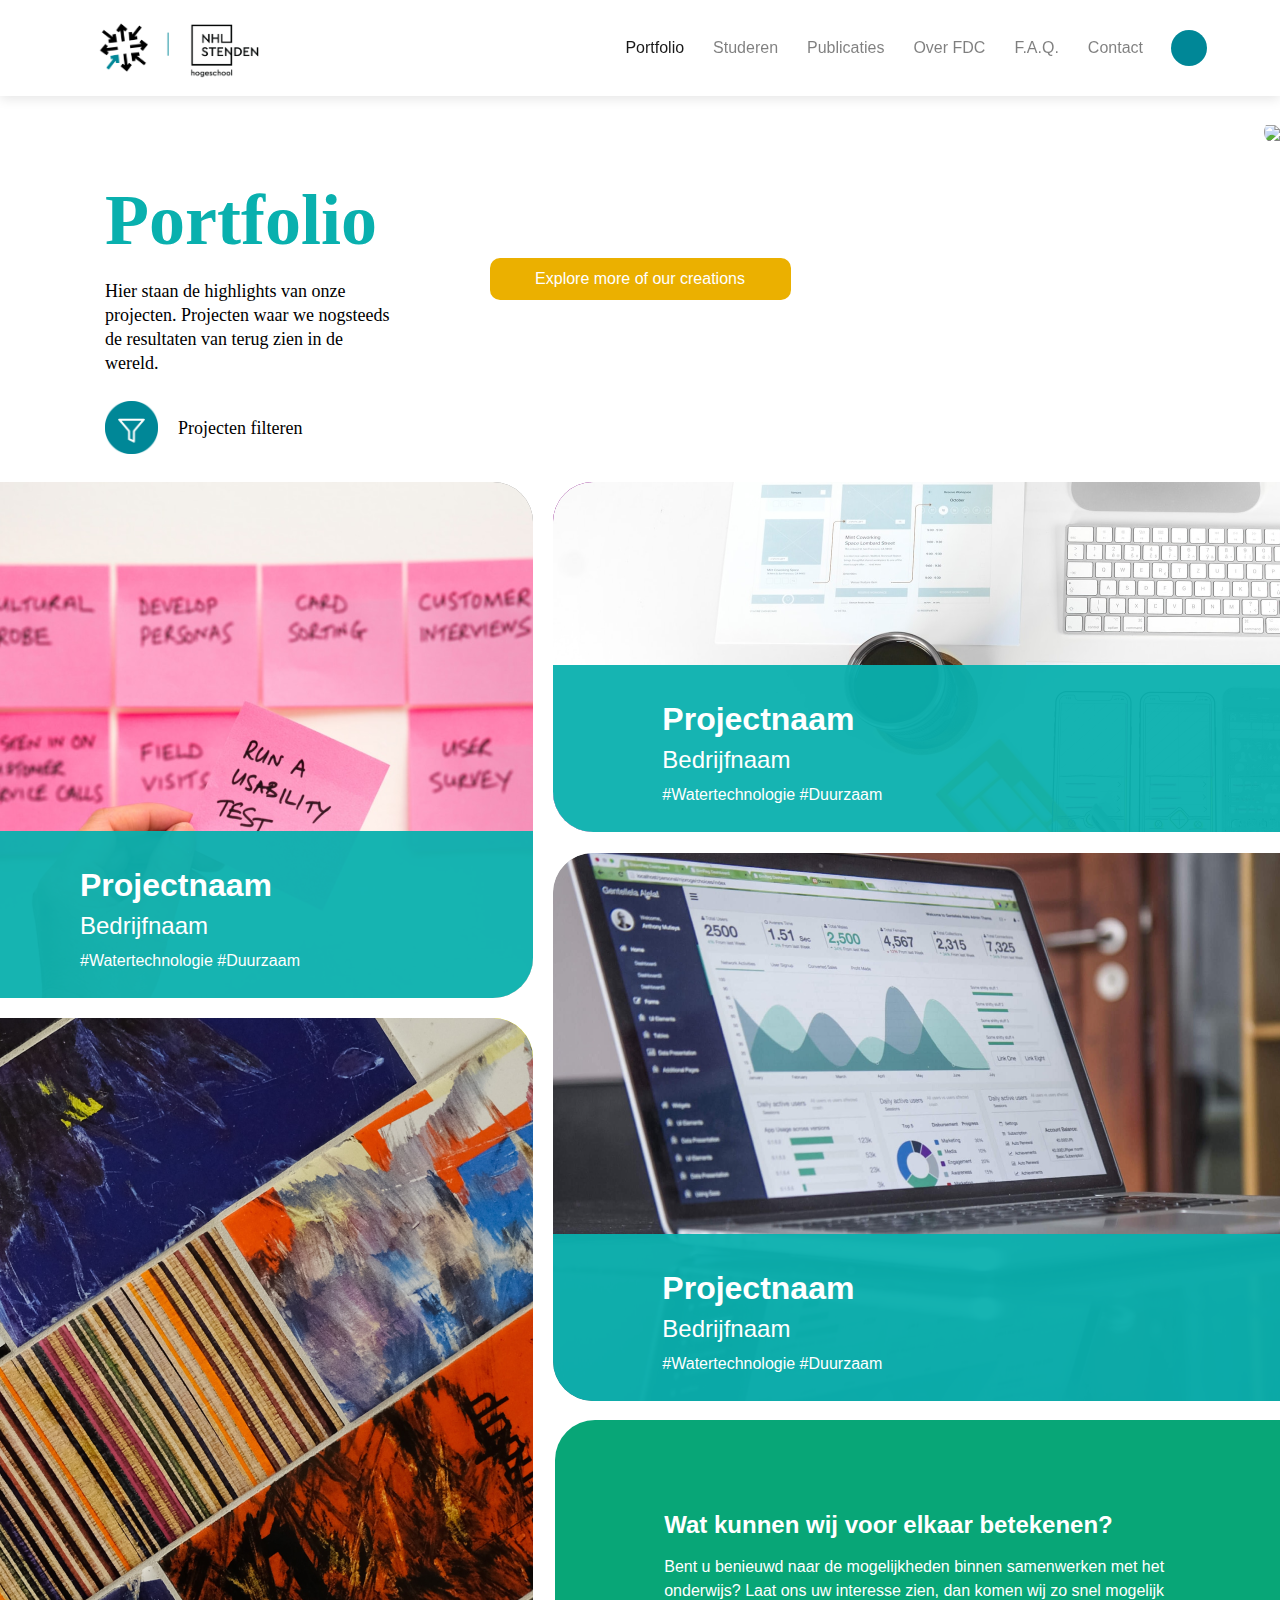
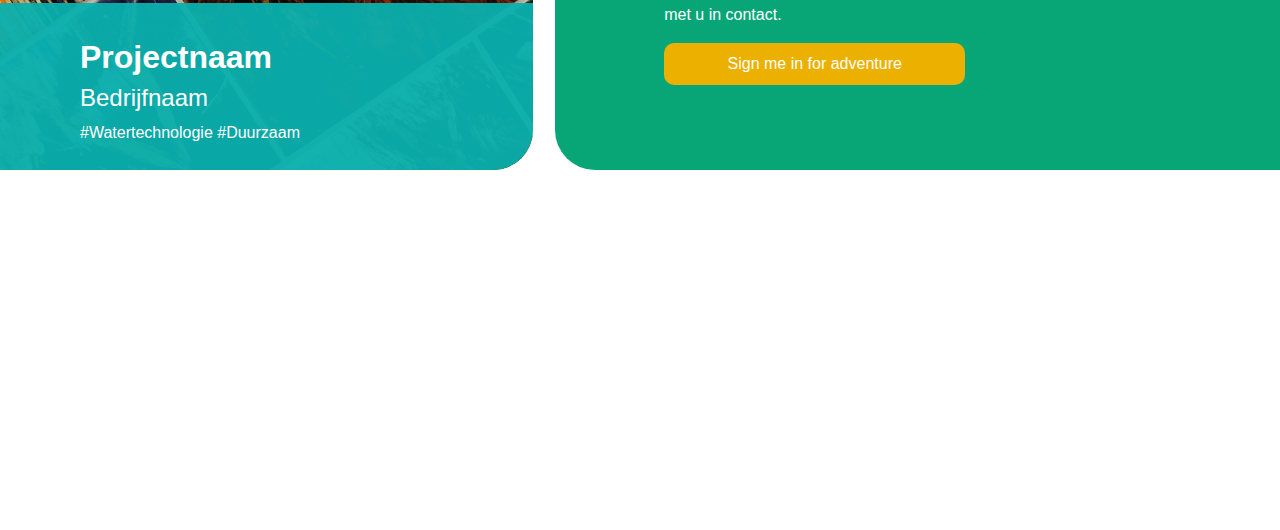
==== portfolio.html @ 749c424d "Update portfolio.html" ====
<!DOCTYPE html>
<html lang="en">

<head>
    <meta charset="UTF-8">
    <meta name="description" content="">
    <meta http-equiv="X-UA-Compatible" content="IE=edge">
    <meta name="viewport" content="width=device-width, initial-scale=1, shrink-to-fit=no">

    <title>Future Design Center Concept | Portfolio</title>

    <script src="https://kit.fontawesome.com/e816a0b4c6.js" crossorigin="anonymous"></script>

    <link rel="stylesheet" href="https://maxcdn.bootstrapcdn.com/bootstrap/4.0.0/css/bootstrap.min.css" integrity="sha384-Gn5384xqQ1aoWXA+058RXPxPg6fy4IWvTNh0E263XmFcJlSAwiGgFAW/dAiS6JXm" crossorigin="anonymous">

    <link rel="icon" href="img/core-img/favicon.ico">

    <link href="https://cdn.jsdelivr.net/npm/bootstrap@5.0.0-beta1/dist/css/bootstrap.min.css" rel="stylesheet" integrity="sha384-giJF6kkoqNQ00vy+HMDP7azOuL0xtbfIcaT9wjKHr8RbDVddVHyTfAAsrekwKmP1" crossorigin="anonymous">


    <link rel="stylesheet" href="portfolio.css">

</head>

<body>
  <nav class="navbar navbar-expand-lg navbar-light ">
    <a class="navbar-brand" href="#">
      <img src="images/logo.png" alt="">
    </a>
    <button class="navbar-toggler" type="button" data-toggle="collapse" data-target="#navbarNav" aria-controls="navbarNav" aria-expanded="false" aria-label="Toggle navigation">
      <span class="navbar-toggler-icon"></span>
    </button>
    <div class="collapse navbar-collapse" id="navbarNav">
      <ul class="navbar-nav ml-auto">
        <li class="nav-item active">
          <a class="nav-link" href="#">Portfolio</a>
        </li>
        <li class="nav-item">
          <a class="nav-link" href="#">Studeren</a>
        </li>
        <li class="nav-item">
          <a class="nav-link" href="#">Publicaties</a>
        </li>
        <li class="nav-item">
          <a class="nav-link" href="#">Over FDC</a>
        </li>
        <li class="nav-item">
          <a class="nav-link" href="#">F.A.Q.</a>
        </li>
        <li class="nav-item">
          <a class="nav-link" href="#">Contact</a>
        </li>
        <li>
          <div class="search-box">
            <input class="input-box" type="text" name="" placeholder="Search">

            <a class="btn" href="#">
              <i class="fas fa-search"></i>
            </a>


          </div>
        </li>
      </ul>
    </div>
  </nav>

  <div class="container-fluid">
    <div class="row">
      <div class="col-4">
        <div class="textbox">
          <h1>Portfolio</h1>
          <p>Hier staan de highlights van onze projecten. Projecten waar we nogsteeds de resultaten van terug zien in de wereld. </p>
<img src="images/filter.png" alt="">
<p class="filtertext">Projecten filteren</p>
        </div>
      </div>
      <div class="col-lg-8 md">
        <div class="img-case">
          <img src="https://images.unsplash.com/photo-1522202176988-66273c2fd55f?ixid=MXwxMjA3fDB8MHxwaG90by1wYWdlfHx8fGVufDB8fHw%3D&ixlib=rb-1.2.1&auto=format&fit=crop&w=1051&q=80" class="img-fluid"="">
        </div>
      </div>
    </div>
    <div class="row">
      <div class="col-md-5">
 <img src="images/p2.png" alt="">
 <div class="project">
   <div class="projecttext">
     <h2> Projectnaam</h2>
     <h4>Bedrijfnaam</h4>
     <p>#Watertechnologie #Duurzaam</p>
   </div>

 </div>
      </div>
      <div class="col-md">
           <img src="images/p1.png" alt="">
           <div class="project">
             <div class="projecttext">
               <h2> Projectnaam</h2>
               <h4>Bedrijfnaam</h4>
               <p>#Watertechnologie #Duurzaam</p>
             </div>

           </div>
      </div>
    </div>
    <div class="row">
      <div class="col-md-5 under">
     <img src="images/p4.png" alt="">
     <div class="project">
       <div class="projecttext">
         <h2> Projectnaam</h2>
         <h4>Bedrijfnaam</h4>
         <p>#Watertechnologie #Duurzaam</p>
       </div>

     </div>
  </div>
  <div class="bottom col-md">
 <img src="images/p3.png" alt="">
 <div class="project">
   <div class="projecttext">
     <h2> Projectnaam</h2>
     <h4>Bedrijfnaam</h4>
     <p>#Watertechnologie #Duurzaam</p>
   </div>

 </div>
  </div>

</div>

<div class="col-md-7 signin">
  <div class="SignInText">
    <h4>Wat kunnen wij voor elkaar betekenen?</h4>
    <p>Bent u benieuwd naar de mogelijkheden binnen samenwerken met het onderwijs? Laat ons uw interesse zien, dan komen wij zo snel mogelijk met u in contact. </p>
    <div class="button">
    Sign me in for adventure
    </div>

  </div>

</div>
    </div>
  </div>
</div>

<div class="container">


<div class="explore">
  Explore more of our creations
</div>

</div>


</body>
<script src="https://code.jquery.com/jquery-3.2.1.slim.min.js" integrity="sha384-KJ3o2DKtIkvYIK3UENzmM7KCkRr/rE9/Qpg6aAZGJwFDMVNA/GpGFF93hXpG5KkN" crossorigin="anonymous"></script>
<script src="https://cdnjs.cloudflare.com/ajax/libs/popper.js/1.12.9/umd/popper.min.js" integrity="sha384-ApNbgh9B+Y1QKtv3Rn7W3mgPxhU9K/ScQsAP7hUibX39j7fakFPskvXusvfa0b4Q" crossorigin="anonymous"></script>
<script src="https://maxcdn.bootstrapcdn.com/bootstrap/4.0.0/js/bootstrap.min.js" integrity="sha384-JZR6Spejh4U02d8jOt6vLEHfe/JQGiRRSQQxSfFWpi1MquVdAyjUar5+76PVCmYl" crossorigin="anonymous"></script>

  
</html>
---- portfolio.css ----
.navbar {
  background: rgba(255, 255, 255, 0.8);
  box-shadow: 0 3px 11px rgba(0, 0, 0, 0.1);
  backdrop-filter: blur(6px);
  padding: 0.8rem 5rem 0.8rem;
  margin: 0;
  z-index: 9999999;
}

.navbar-brand img {
  max-height: 60px;
}

.nav-link img {
  height: 60px;
  vertical-align: top;
  max-height: 100%;
}

.nav-item a {
  margin-left: 13px;
}

@media (min-width: 992px) {
  .navbar {
    position: fixed;
    left: 0;
    right: 0;
    top: 0;
  }
}

@media (max-width: 1150px) {
  .search-box {
    display: none;
  }
}

.search-box {
  margin-left: 13px;
  position: relative;
  top: 50%;
  left: 50%;
  transform: translate(-50%, -50%);
  background-color: #008797;
  border-radius: 30px;
  padding: 3px;
  float: left;
}

.input-box {
  border: none;
  outline: none;
  background: none;
  float: left;
  padding: 0;
  color: white;
  font-size: 16px;
  transition: 0.4s all;
  line-height: 30px;
  width: 0;
}

.btn {
  box-sizing: inherit;
  color: white;
  float: right;
  text-decoration: none;
  width: 30px;
  height: 30px;
  line-height: 30px;
  text-align: center;
  border-radius: 50%;
  padding: 0;
  border: 0;
}

.search-box:hover .input-box {
  width: 150px;
  padding-left: 9px;
}

.search-box:hover .btn {
  background-color: white;
  color: #008797;
  border-radius: 50%;
}

::placeholder {
  color: white;
  opacity: 1;
}

.container-fluid {
  position: absolute;
  top: 120px;
}

.col-lg-8 {
  padding: 0;
  float: right;
}

.col-lg-8 .img-case {
  position: relative;
  overflow: hidden;
  max-height: 444px;
  float: right;
  border-radius: 40px 0 0 40px;
  margin-bottom: 20px;
}

.img-case {
  position: relative;
  max-height: 100%;
  max-width: 100%;
}

.img-case img {
  bottom: 50px;
}

.textbox {
  margin-left: 90px;
  width: 286px;
}

.textbox h1 {
  margin-top: 50px;
  font-family: Sofia Pro;
  font-style: normal;
  font-weight: bold;
  font-size: 72px;
  line-height: 101px;
  /* identical to box height */
  color: #09B0AE;
}

.textbox img {
  width: 53px;
  margin-top: 10px;
  float: left;
  margin-right: 20px;
}

.textbox p {
  font-family: Sofia Pro;
  font-style: normal;
  font-weight: normal;
  font-size: 18px;
  line-height: 24px;
  color: #000000;
}

p.filtertext {
  line-height: 75px;
}

.col-lg h1 {
  color: #09B0AE;
  position: relative;
  margin-top: 30%;
}

.col-lg {
  align-items: center;
  max-height: 100%;
}

.col-lg p {
  position: relative;
  width: 286px;
  height: 190px;
}

.col-md-5 {
  background-color: grey;
  width: 689px;
  height: 516px;
  margin: 0 10px 10px 0;
  border-radius: 0 40px 40px 0;
  overflow: hidden;
  padding: 0;
}

.col-md-5.under {
  background-color: yellow;
  width: 689px;
  height: 752px;
  margin: 10px 10px 10px 0;
  border-radius: 0 40px 40px 0;
  overflow: hidden;
}

.col-md-5.under img {
height: fit-content;
}

.col-md {
  background-color: purple;
  height: 350px;
  margin: 0 0 10px 10px;
  border-radius: 40px 0 0 40px;
  overflow: hidden;
  padding: 0;
}

.col-md img {
  height: fit-content;
}

.bottom.col-md {
  background-color: lightgrey;
  height: 548px;
  margin: 0 0 10px 10px;
  bottom: 155px;
  overflow: hidden;
}

.bottom img {
  height: fit-content;
}

.col-md-7 {
  background: #08A677;
  height: 350px;
  float: right;
  bottom: 360px;
  margin: 0;
  border-radius: 40px 0 0 40px;
  left: 19px;
  overflow: hidden;
  padding: 0;
}

.project {
  position: absolute;
  height: 167px;
  left: 0;
  bottom: 0;
  width: 100%;
  background: rgba(9, 176, 174, 0.95);
  z-index: 99;
  color: white;
}

.projecttext {
  padding: 35px 0 0 15%;
}

.projecttext h2 {
  font-weight: 700;
}

.projecttext h4 {
  font-weight: 400;
}

.SignInText {
  color: white;
  padding: 12.5% 12.5% 12.5% 15%;
}

.SignInText h4 {
  font-weight: 700;
  margin-bottom: 15px;
}

.button {
  width: 301px;
  height: 42px;
  background-color: #EBB000;
  border-radius: 10px;
  text-align: center;
  color: white;
  line-height: 42px;
}

.explore {
  position: absolute;
  width: 301px;
  height: 42px;
  right: 50%;
  bottom: 600px;
  margin: auto;
  right: 0;
  left: 0;
  background: #EBB000;
  border-radius: 10px;
  text-align: center;
  color: white;
  line-height: 42px;
}

@media (max-width: 768px) {
  .bottom.col-md {
    bottom: 0;
  }

  .col-md-7 {
    bottom: 0;
  }

  .explore {}

  .textbox h1 {
    margin-top: 0;
  }

  .col-md-5 {
    height: 300px;
      margin: 20px;
      margin-left: 0;
  }

  .col-md-5 img{
    height: 590px;
  }

  .col-md {
    height: 300px;
      margin: 20px;
      margin-right: 0;
  }

  .col-md-5.under {
    height: 300px;
      margin: 20px;
        margin-left: 0;
        margin-top: 0;
  }

  .col-md-5.under img {
    height: 1000px;
  }

  .bottom.col-md {
    height: 300px;
      margin: 20px;
      margin-right: 0;
        margin-top: 0;

  }


  .col-md-7.signin {
    height: 300px;
      margin: 15px;
        margin-left: 0;
        margin-top: 0;
        border-radius: 40px;

  }
}

@media (min-width: 992px) {
  .navbar {
    position: fixed;
    left: 0;
    right: 0;
    top: 0;
  }
}

@media (max-width: 1150px) {
  .search-box {
    display: none;
  }

  @media (max-width: 1300px) {
    .img-case {
      margin-left: 100px;
    }
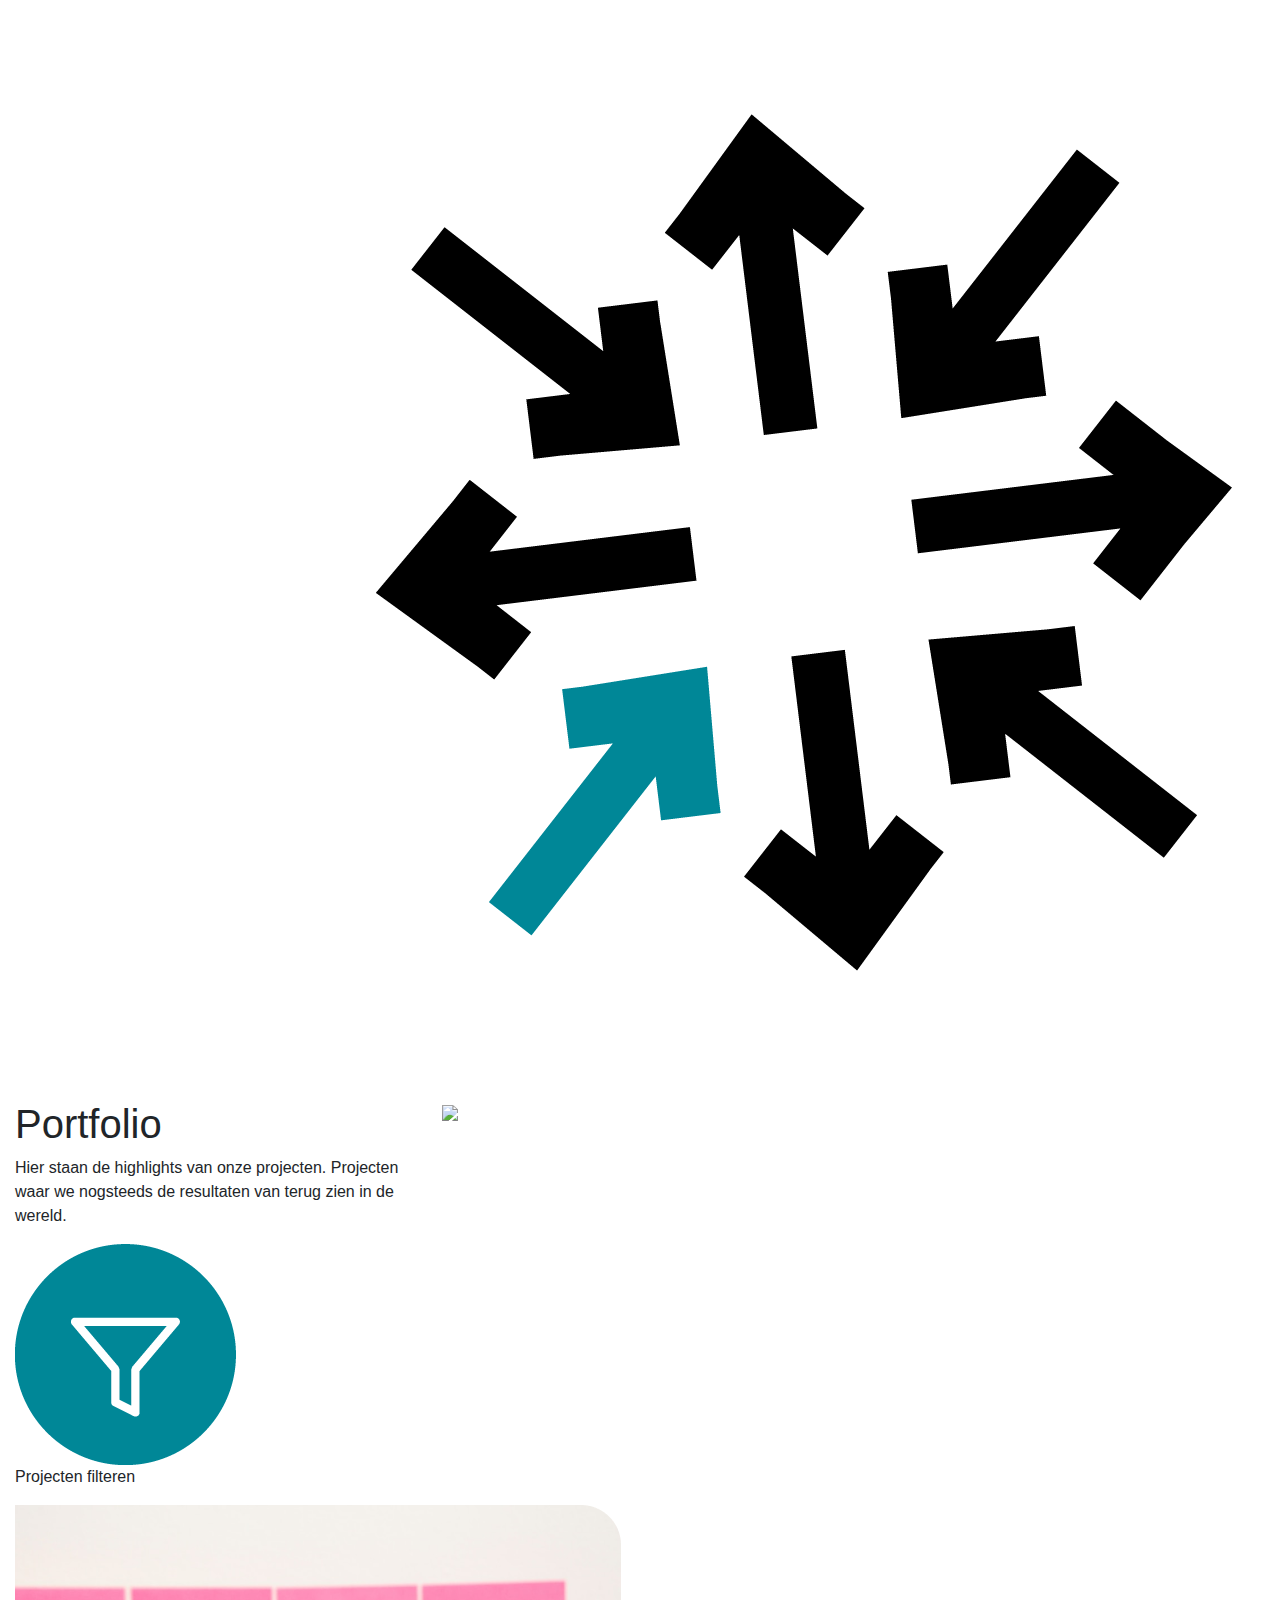
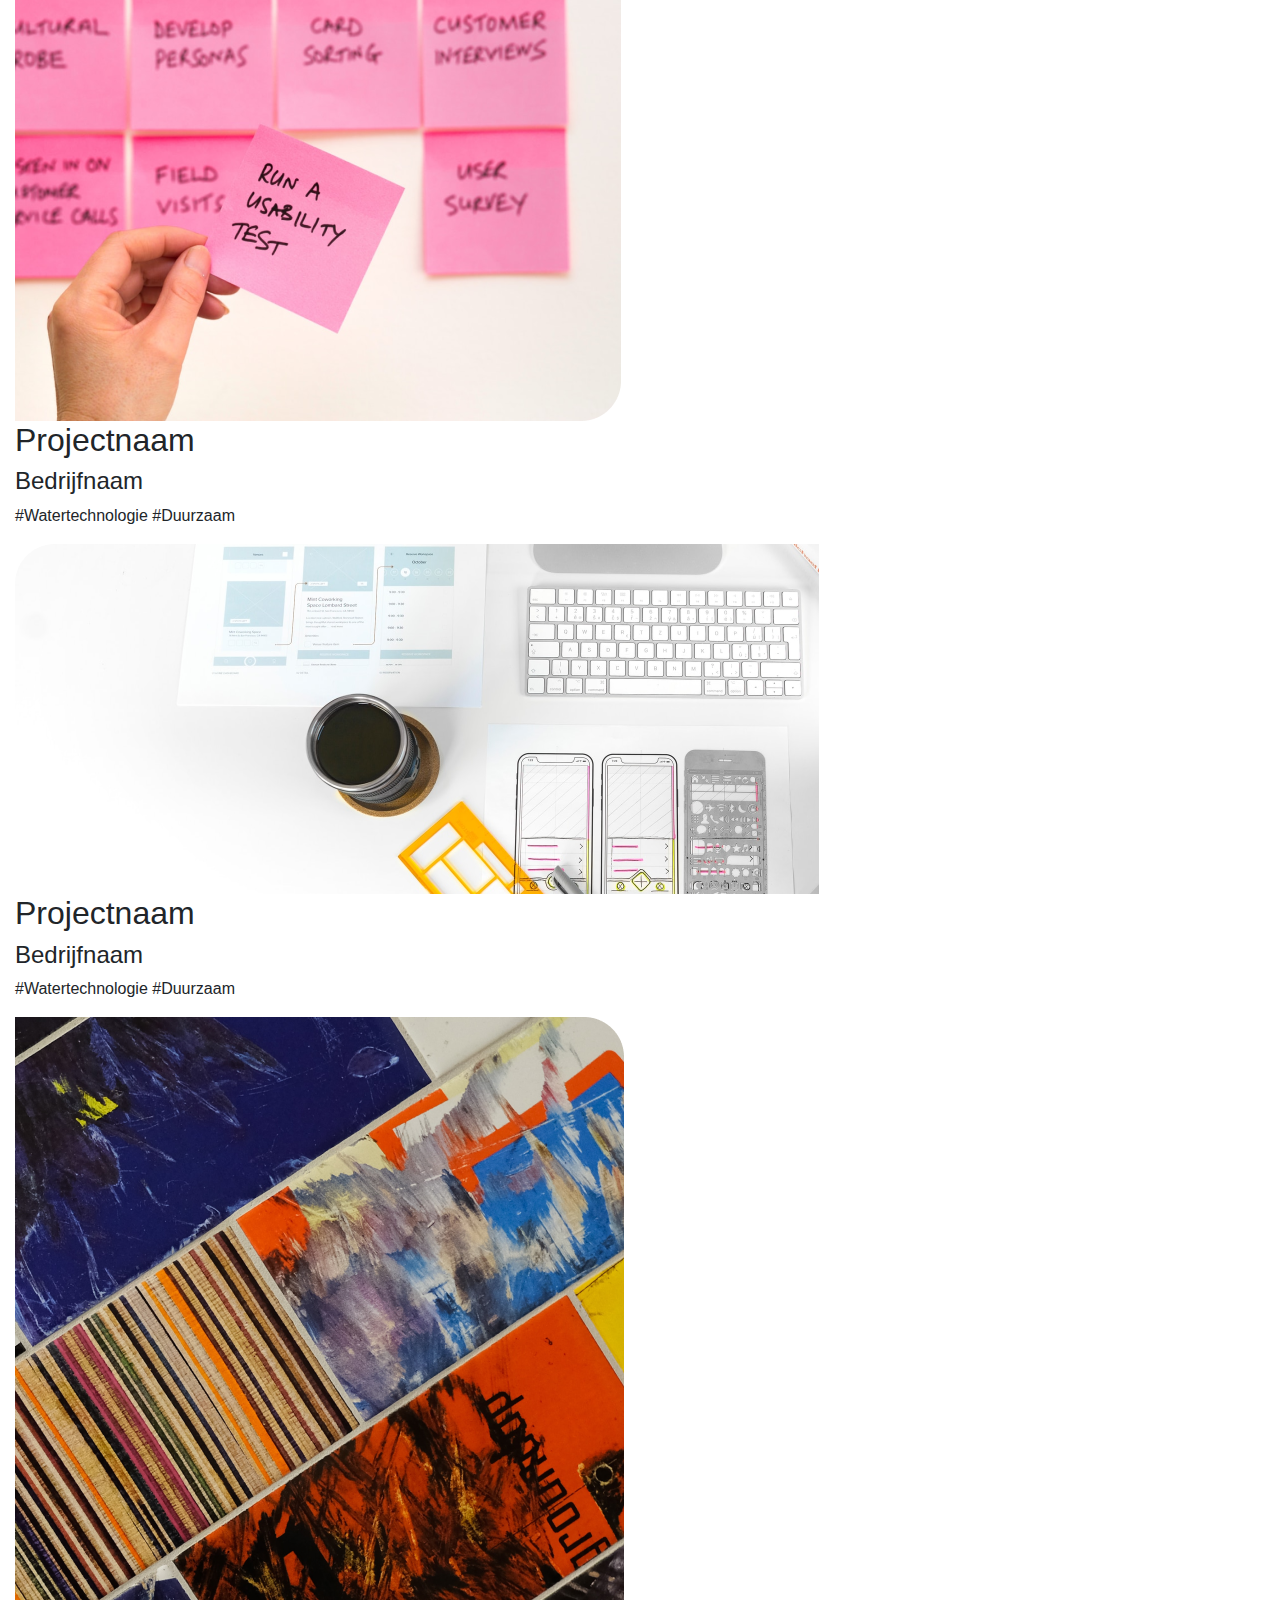
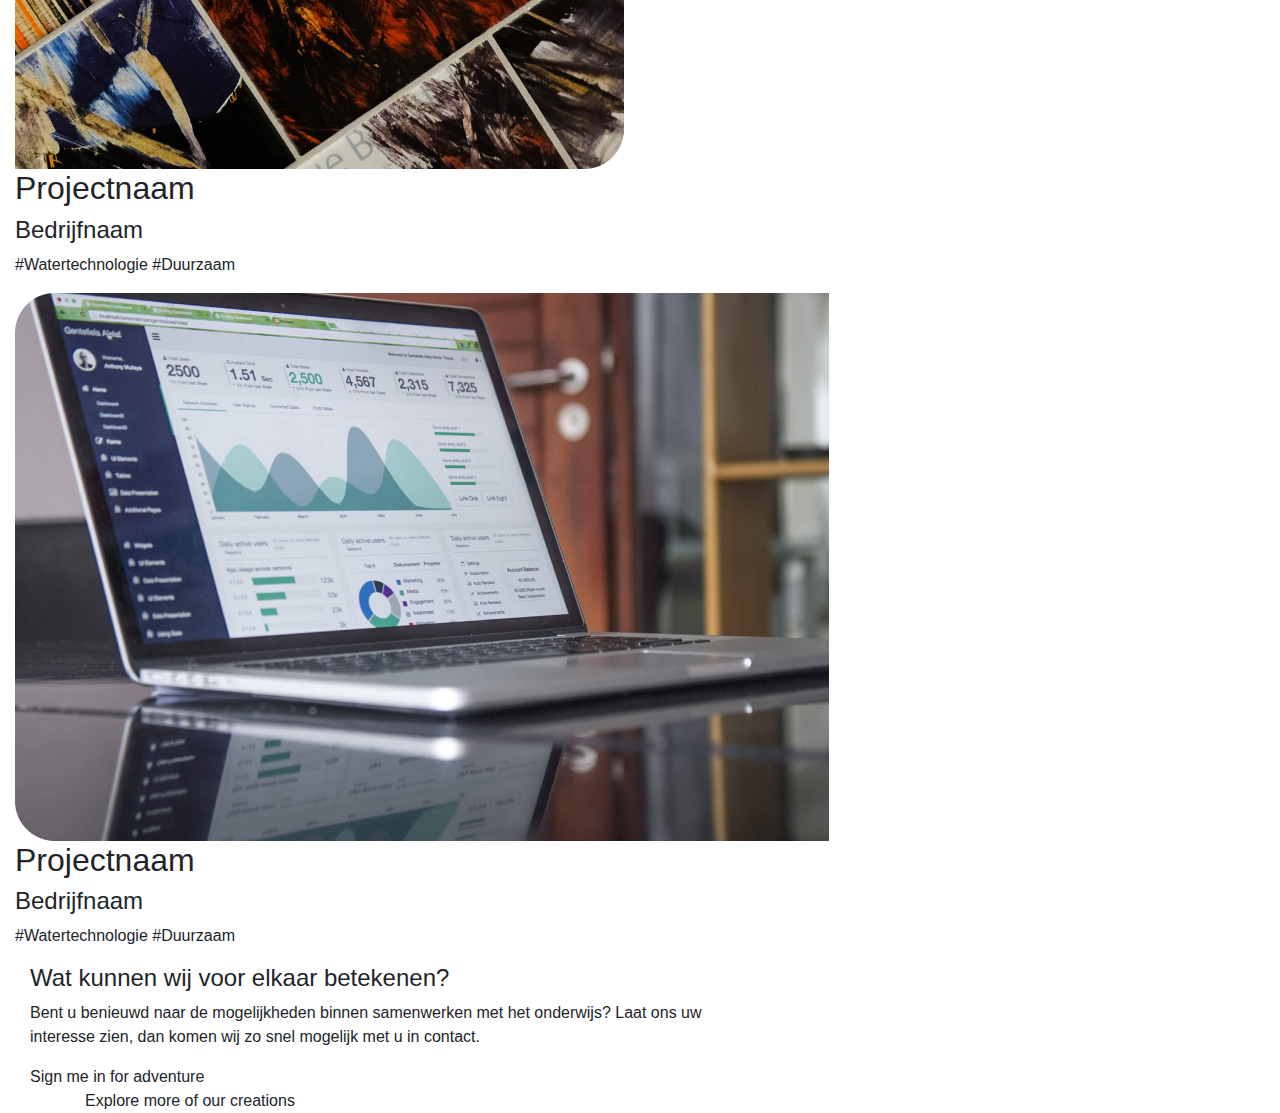
==== commit 3017d202: "Update portfolio.html" ====
--- a/portfolio.html
+++ b/portfolio.html
@@ -1,30 +1,17 @@
 <!DOCTYPE html>
-<html lang="en">
+<html lang="en" dir="ltr">
 
 <head>
-    <meta charset="UTF-8">
-    <meta name="description" content="">
-    <meta http-equiv="X-UA-Compatible" content="IE=edge">
-    <meta name="viewport" content="width=device-width, initial-scale=1, shrink-to-fit=no">
-
-    <title>Future Design Center Concept | Portfolio</title>
-
-    <script src="https://kit.fontawesome.com/e816a0b4c6.js" crossorigin="anonymous"></script>
-
-    <link rel="stylesheet" href="https://maxcdn.bootstrapcdn.com/bootstrap/4.0.0/css/bootstrap.min.css" integrity="sha384-Gn5384xqQ1aoWXA+058RXPxPg6fy4IWvTNh0E263XmFcJlSAwiGgFAW/dAiS6JXm" crossorigin="anonymous">
-
-    <link rel="icon" href="img/core-img/favicon.ico">
-
-    <link href="https://cdn.jsdelivr.net/npm/bootstrap@5.0.0-beta1/dist/css/bootstrap.min.css" rel="stylesheet" integrity="sha384-giJF6kkoqNQ00vy+HMDP7azOuL0xtbfIcaT9wjKHr8RbDVddVHyTfAAsrekwKmP1" crossorigin="anonymous">
-
-
-    <link rel="stylesheet" href="portfolio.css">
-
+  <script src="https://kit.fontawesome.com/e816a0b4c6.js" crossorigin="anonymous"></script>
+  <link rel="stylesheet" href="https://maxcdn.bootstrapcdn.com/bootstrap/4.0.0/css/bootstrap.min.css" integrity="sha384-Gn5384xqQ1aoWXA+058RXPxPg6fy4IWvTNh0E263XmFcJlSAwiGgFAW/dAiS6JXm" crossorigin="anonymous">
+  <link rel="stylesheet" href="css/Portfolio.css">
+  <meta charset="utf-8">
+  <title></title>
 </head>
 
 <body>
   <nav class="navbar navbar-expand-lg navbar-light ">
-    <a class="navbar-brand" href="#">
+    <a class="navbar-brand" href="index.html">
       <img src="images/logo.png" alt="">
     </a>
     <button class="navbar-toggler" type="button" data-toggle="collapse" data-target="#navbarNav" aria-controls="navbarNav" aria-expanded="false" aria-label="Toggle navigation">
@@ -161,5 +148,4 @@
 <script src="https://cdnjs.cloudflare.com/ajax/libs/popper.js/1.12.9/umd/popper.min.js" integrity="sha384-ApNbgh9B+Y1QKtv3Rn7W3mgPxhU9K/ScQsAP7hUibX39j7fakFPskvXusvfa0b4Q" crossorigin="anonymous"></script>
 <script src="https://maxcdn.bootstrapcdn.com/bootstrap/4.0.0/js/bootstrap.min.js" integrity="sha384-JZR6Spejh4U02d8jOt6vLEHfe/JQGiRRSQQxSfFWpi1MquVdAyjUar5+76PVCmYl" crossorigin="anonymous"></script>
 
-  
 </html>
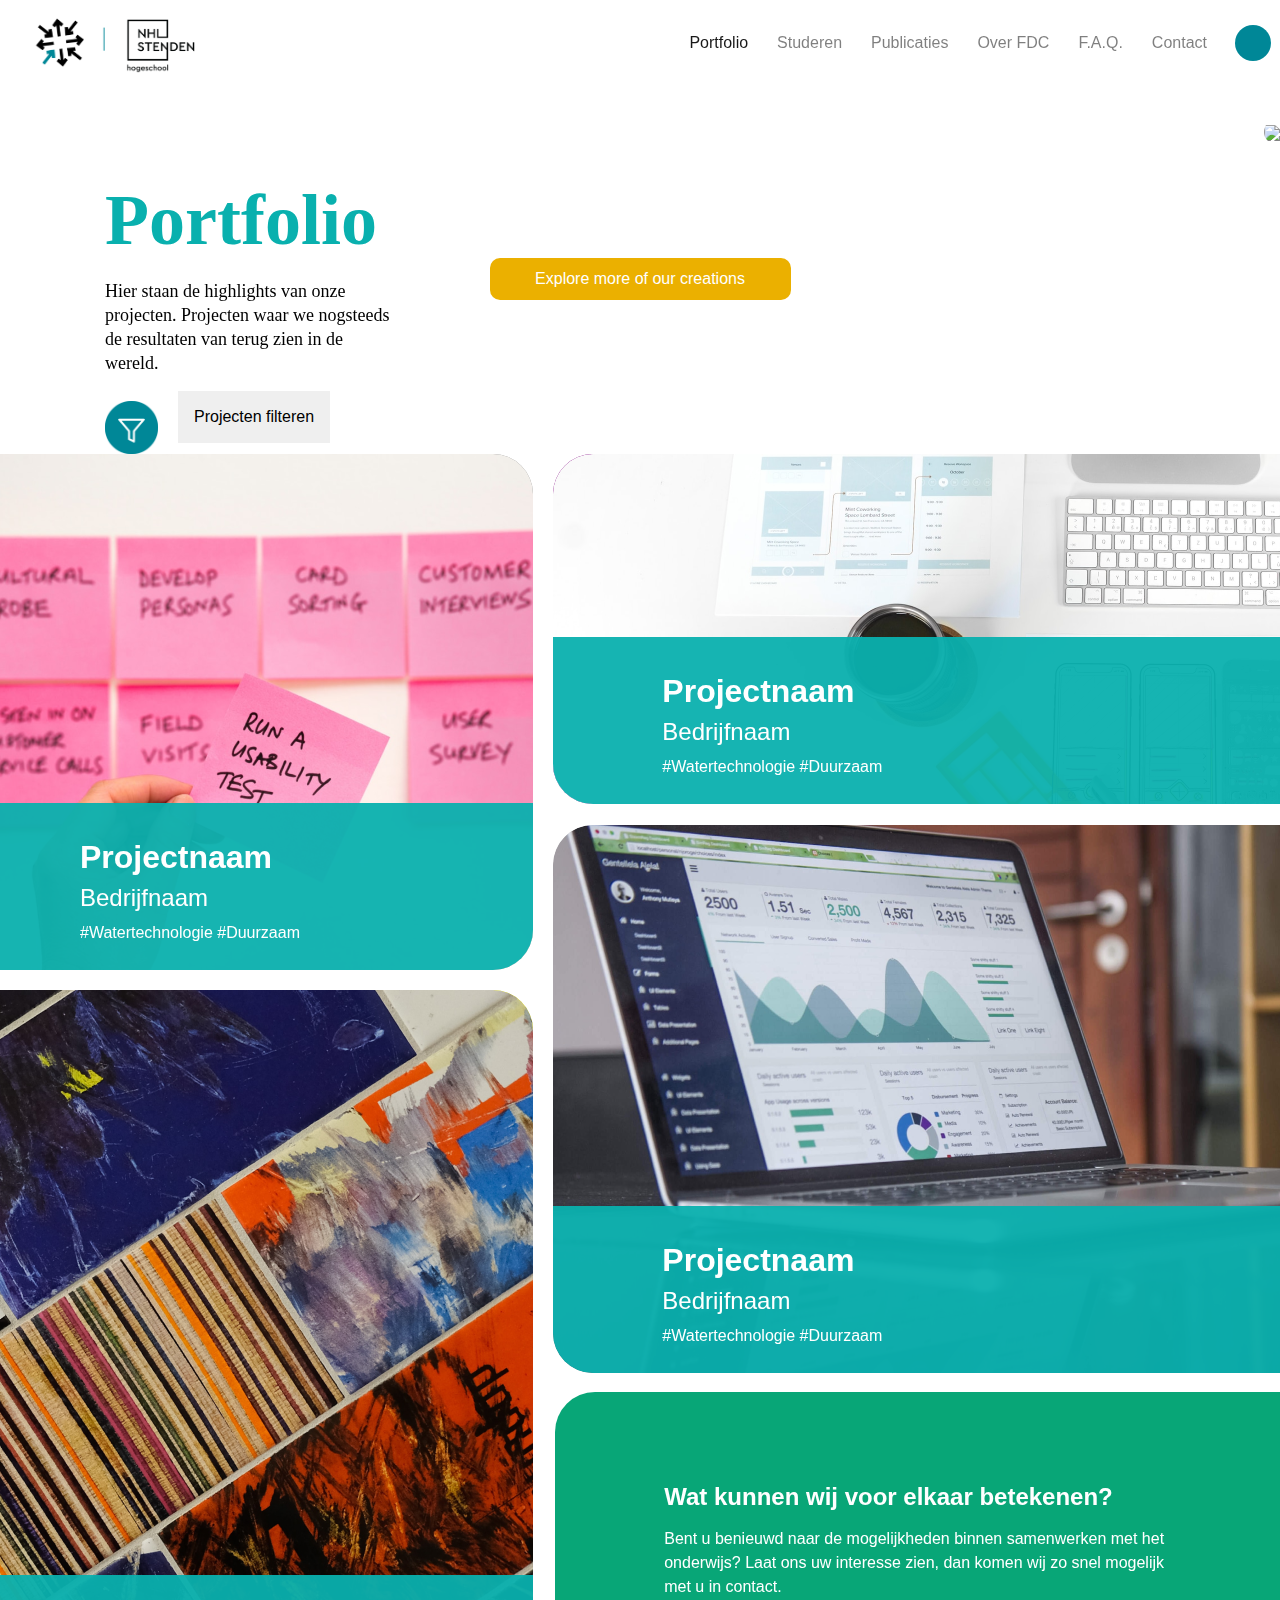
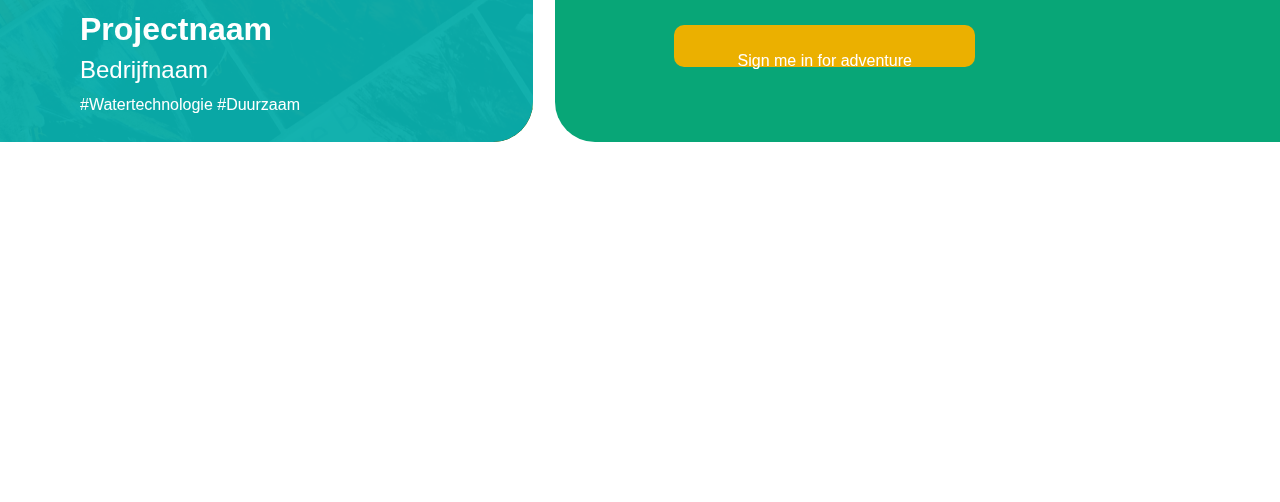
==== commit d8d621c2: "Update portfolio.html" ====
--- a/portfolio.html
+++ b/portfolio.html
@@ -2,9 +2,10 @@
 <html lang="en" dir="ltr">
 
 <head>
+  <link rel="stylesheet" href="animation-style.css">
   <script src="https://kit.fontawesome.com/e816a0b4c6.js" crossorigin="anonymous"></script>
   <link rel="stylesheet" href="https://maxcdn.bootstrapcdn.com/bootstrap/4.0.0/css/bootstrap.min.css" integrity="sha384-Gn5384xqQ1aoWXA+058RXPxPg6fy4IWvTNh0E263XmFcJlSAwiGgFAW/dAiS6JXm" crossorigin="anonymous">
-  <link rel="stylesheet" href="css/Portfolio.css">
+  <link rel="stylesheet" href="portfolio.css">
   <meta charset="utf-8">
   <title></title>
 </head>
@@ -59,7 +60,35 @@
           <h1>Portfolio</h1>
           <p>Hier staan de highlights van onze projecten. Projecten waar we nogsteeds de resultaten van terug zien in de wereld. </p>
 <img src="images/filter.png" alt="">
-<p class="filtertext">Projecten filteren</p>
+          <div class="dropdown">
+    <button onclick="myFunction()" class="dropbtn filtertext">Projecten filteren</button>
+    <div id="myDropdown" class="dropdown-content">
+      <div class="row">
+        <div class="column">
+          <a href="#">&#9675; #duurzaam</a>
+          <a href="#">&#9675; #energie</a>
+          <a href="#">&#9675; #zorg</a>
+          <a href="#">&#9675; #economie</a>
+        </div>
+        <div class="column">
+          <a href="#">&#9675; #communicatie</a>
+          <a href="#">&#9675; #leefbaarheid</a>
+          <a href="#">&#9675; #sociaal</a>
+          <a href="#">&#9675; #media</a>
+        </div>
+        <div class="column">
+          <a href="#">&#9675; #toerisma</a>
+          <a href="#">&#9675; #vrijtijd</a>
+          <a href="#">&#9675; #retail</a>
+        </div>
+        <div class="column">
+          <a href="#">&#9675; #watertechnologie</a>
+          <a href="#">&#9675; #creativebusiness</a>
+          <a href="#">&#9675; #kunstmatigeintelligentie</a>
+        </div>
+      </div>
+    </div>
+  </div>
         </div>
       </div>
       <div class="col-lg-8 md">
@@ -144,8 +173,8 @@
 
 
 </body>
+<script src="animation.js" type="text/javascript"></script>
 <script src="https://code.jquery.com/jquery-3.2.1.slim.min.js" integrity="sha384-KJ3o2DKtIkvYIK3UENzmM7KCkRr/rE9/Qpg6aAZGJwFDMVNA/GpGFF93hXpG5KkN" crossorigin="anonymous"></script>
 <script src="https://cdnjs.cloudflare.com/ajax/libs/popper.js/1.12.9/umd/popper.min.js" integrity="sha384-ApNbgh9B+Y1QKtv3Rn7W3mgPxhU9K/ScQsAP7hUibX39j7fakFPskvXusvfa0b4Q" crossorigin="anonymous"></script>
 <script src="https://maxcdn.bootstrapcdn.com/bootstrap/4.0.0/js/bootstrap.min.js" integrity="sha384-JZR6Spejh4U02d8jOt6vLEHfe/JQGiRRSQQxSfFWpi1MquVdAyjUar5+76PVCmYl" crossorigin="anonymous"></script>
-
 </html>
--- a/animation-style.css
+++ b/animation-style.css
@@ -0,0 +1,352 @@
+/* 1.0 IMAGE CONTAINER */
+
+.img-hover-zoom {
+  width: auto;
+  height: auto;
+  overflow: hidden;
+}
+
+/* 1.1 ZOOM EFFECT */
+.img-hover-zoom img {
+  background-size: cover;
+  width: 100%;
+  height: 100%;
+  transition: .5s ease-out;
+}
+
+.img-hover-zoom:hover img {
+  height: 125%;
+  width: 125%;
+}
+
+/* 2.0 SLIDE IN ANIMATION LEFT */
+.animation-element.slide-left {
+  opacity: 0;
+  -moz-transition: all 500ms linear;
+  -webkit-transition: all 500ms linear;
+  -o-transition: all 500ms linear;
+  transition: all 500ms linear;
+  -moz-transform: translate3d(-100px, 0px, 0px);
+  -webkit-transform: translate3d(-100px, 0px, 0px);
+  -o-transform: translate(-100px, 0px);
+  -ms-transform: translate(-100px, 0px);
+  transform: translate3d(-100px, 0px, 0px);
+}
+
+.animation-element.slide-left.in-view {
+  opacity: 1;
+  -moz-transform: translate3d(0px, 0px, 0px);
+  -webkit-transform: translate3d(0px, 0px, 0px);
+  -o-transform: translate(0px, 0px);
+  -ms-transform: translate(0px, 0px);
+  transform: translate3d(0px, 0px, 0px);
+}
+/*2.1 SLIDE IN ANIMATION LEFT - STYLE*/
+
+.animation-element.slide-left.images img {
+  width: 30%;
+  border-radius: 0px 50px 50px 0px;
+  overflow: hidden;
+  height: auto;
+}
+
+@media screen and (max-width: 678px){
+  .animation-element.slide-left.images,
+  .animation-element.slide-left.images:nth-of-type(odd),
+  .animation-element.slide-left.images:nth-of-type(even){
+    width: 100%;
+    margin: 0px 0px 20px 0px;
+  }
+  .animation-element.slide-left.images .right,
+  .animation-element.slide-left.images .left,
+  .animation-element.slide-left.images .content,
+  .animation-element.slide-left.images .rating{
+    text-align: center;
+    float: none;
+  }
+  .animation-element.slide-left.images img{
+    width: 85px;
+    height: 85px;
+    margin-bottom: 5px;
+  }
+  
+}
+
+/* 3.0 SLIDE IN ANIMATION RIGHT */
+.animation-element.slide-right {
+  opacity: 0;
+  -moz-transition: all 500ms linear;
+  -webkit-transition: all 500ms linear;
+  -o-transition: all 500ms linear;
+  transition: all 500ms linear;
+  -moz-transform: translate3d(100px, 0px, 0px);
+  -webkit-transform: translate3d(100px, 0px, 0px);
+  -o-transform: translate(100px, 0px);
+  -ms-transform: translate(100px, 0px);
+  transform: translate3d(100px, 0px, 0px);
+}
+
+.animation-element.slide-right.in-view {
+  opacity: 1;
+  -moz-transform: translate3d(0px, 0px, 0px);
+  -webkit-transform: translate3d(0px, 0px, 0px);
+  -o-transform: translate(0px, 0px);
+  -ms-transform: translate(0px, 0px);
+  transform: translate3d(0px, 0px, 0px);
+}
+/*3.1 SLIDE IN ANIMATION RIGHT - STYLE*/
+
+.animation-element.slide-right.images img {
+  width: 30%;
+  border-radius: 50px 0px 0px 50px;
+  overflow: hidden;
+  height: auto;
+}
+
+@media screen and (max-width: 678px){
+  .animation-element.slide-right.images,
+  .animation-element.slide-left.images:nth-of-type(odd),
+  .animation-element.slide-left.images:nth-of-type(even){
+    width: 100%;
+    margin: 0px 0px 20px 0px;
+  }
+  .animation-element.slide-right.images .right,
+  .animation-element.slide-right.images .right,
+  .animation-element.slide-right.images .content,
+  .animation-element.slide-right.images .rating{
+    text-align: center;
+    float: none;
+  }
+  .animation-element.slide-right.images img{
+    width: 85px;
+    height: 85px;
+    margin-bottom: 5px;
+  }
+  
+}
+/* 4.0 AUTOMATIC IMAGE SLIDER */
+#slider-control img{
+  padding-top: 60%;
+  margin: 0 auto;
+}
+
+@media screen and (max-width: 992px){
+#slider-control img {
+  padding-top: 70px;
+  margin: 0 auto;
+}
+}
+
+.carousel-showmanymoveone .carousel-control {
+  width: 4%;
+  background-image: none;
+}
+.carousel-showmanymoveone .carousel-control.left {
+  margin-left: 5px;
+}
+.carousel-showmanymoveone .carousel-control.right {
+  margin-right: 5px;
+}
+.carousel-showmanymoveone .cloneditem-1,
+.carousel-showmanymoveone .cloneditem-2,
+.carousel-showmanymoveone .cloneditem-3,
+.carousel-showmanymoveone .cloneditem-4,
+.carousel-showmanymoveone .cloneditem-5 {
+  display: none;
+}
+@media all and (min-width: 768px) {
+  .carousel-showmanymoveone .carousel-inner > .active.left,
+  .carousel-showmanymoveone .carousel-inner > .prev {
+    left: -50%;
+  }
+  .carousel-showmanymoveone .carousel-inner > .active.right,
+  .carousel-showmanymoveone .carousel-inner > .next {
+    left: 50%;
+  }
+  .carousel-showmanymoveone .carousel-inner > .left,
+  .carousel-showmanymoveone .carousel-inner > .prev.right,
+  .carousel-showmanymoveone .carousel-inner > .active {
+    left: 0;
+  }
+  .carousel-showmanymoveone .carousel-inner .cloneditem-1 {
+    display: block;
+  }
+}
+@media all and (min-width: 768px) and (transform-3d), all and (min-width: 768px) and (-webkit-transform-3d) {
+  .carousel-showmanymoveone .carousel-inner > .item.active.right,
+  .carousel-showmanymoveone .carousel-inner > .item.next {
+    -webkit-transform: translate3d(50%, 0, 0);
+    transform: translate3d(50%, 0, 0);
+    left: 0;
+  }
+  .carousel-showmanymoveone .carousel-inner > .item.active.left,
+  .carousel-showmanymoveone .carousel-inner > .item.prev {
+    -webkit-transform: translate3d(-50%, 0, 0);
+    transform: translate3d(-50%, 0, 0);
+    left: 0;
+  }
+  .carousel-showmanymoveone .carousel-inner > .item.left,
+  .carousel-showmanymoveone .carousel-inner > .item.prev.right,
+  .carousel-showmanymoveone .carousel-inner > .item.active {
+    -webkit-transform: translate3d(0, 0, 0);
+    transform: translate3d(0, 0, 0);
+    left: 0;
+  }
+}
+@media all and (min-width: 992px) {
+  .carousel-showmanymoveone .carousel-inner > .active.left,
+  .carousel-showmanymoveone .carousel-inner > .prev {
+    left: -16.666%;
+  }
+  .carousel-showmanymoveone .carousel-inner > .active.right,
+  .carousel-showmanymoveone .carousel-inner > .next {
+    left: 16.666%;
+  }
+  .carousel-showmanymoveone .carousel-inner > .left,
+  .carousel-showmanymoveone .carousel-inner > .prev.right,
+  .carousel-showmanymoveone .carousel-inner > .active {
+    left: 0;
+  }
+  .carousel-showmanymoveone .carousel-inner .cloneditem-2,
+  .carousel-showmanymoveone .carousel-inner .cloneditem-3,
+  .carousel-showmanymoveone .carousel-inner .cloneditem-4,
+  .carousel-showmanymoveone .carousel-inner .cloneditem-5,
+  .carousel-showmanymoveone .carousel-inner .cloneditem-6  {
+    display: block;
+  }
+}
+@media all and (min-width: 992px) and (transform-3d), all and (min-width: 992px) and (-webkit-transform-3d) {
+  .carousel-showmanymoveone .carousel-inner > .item.active.right,
+  .carousel-showmanymoveone .carousel-inner > .item.next {
+    -webkit-transform: translate3d(16.666%, 0, 0);
+    transform: translate3d(16.666%, 0, 0);
+    left: 0;
+  }
+  .carousel-showmanymoveone .carousel-inner > .item.active.left,
+  .carousel-showmanymoveone .carousel-inner > .item.prev {
+    -webkit-transform: translate3d(-16.666%, 0, 0);
+    transform: translate3d(-16.666%, 0, 0);
+    left: 0;
+  }
+  .carousel-showmanymoveone .carousel-inner > .item.left,
+  .carousel-showmanymoveone .carousel-inner > .item.prev.right,
+  .carousel-showmanymoveone .carousel-inner > .item.active {
+    -webkit-transform: translate3d(0, 0, 0);
+    transform: translate3d(0, 0, 0);
+    left: 0;
+  }
+}
+
+/* 5.0 MOVING OBJECT ON HOVER */
+.slide-in {
+  width: 300px;
+  height: 100px;  
+  transition: .5s ease-out;
+}
+
+.slide-in:hover {
+  -ms-transform: translate(-100px,0px);
+  transform: translate(-100px,0px); 
+}
+
+/* 6.0 BUTTONS ANNIMATION */
+.button{
+  padding: 15px 30px;
+  border-radius: 10px;
+  margin: 10px;
+  display: inline-block;
+  color: #000;
+  background: #EBB000;
+  text-align: center;
+    text-decoration: none;
+}
+
+.button:hover{
+  text-decoration: none;
+  text-align: center;
+  color: #000;
+}
+
+/* 6.1 SHRINKING BUTTON EFFECT */
+
+.shrink-on-hover {
+  display: inline-block;
+  vertical-align: middle;
+  -webkit-transform: perspective(1px) translateZ(0);
+  transform: perspective(1px) translateZ(0);
+  box-shadow: 0 0 1px rgba(0, 0, 0, 0);
+  -webkit-transition-duration: 0.3s;
+  transition-duration: 0.3s;
+  -webkit-transition-property: transform;
+  transition-property: transform;
+}
+.shrink-on-hover:hover, .shrink-on-hover:focus, .shrink-on-hover:active {
+  -webkit-transform: scale(0.8);
+  transform: scale(0.8);
+}
+
+/* 7.0 FILTER DROPDOWN */
+.dropdown {
+  float: left;
+  overflow: hidden;
+}
+
+/* 7.1 FILTER DROPDOWN BUTTON */
+.dropdown .dropbtn {
+  font-size: 16px; 
+  border: none;
+  outline: none;
+  padding: 14px 16px;
+  font: inherit; 
+  margin: 0; 
+}
+
+
+/* 7.2 HIDDEN FILTER CONTENT */
+.dropdown-content {
+  display: none;
+  position: absolute;
+  min-width: 160px;
+  width: 100%;
+  left: 0;
+  z-index: 1;
+}
+
+.show {display:block;}
+
+/* 7.3 FILTER ROWS */
+.column {
+  float: left;
+  width: 20%;
+  padding: 10px;
+  height: 250px;
+}
+
+/* 7.4 STYLE HASHTAGS */
+.column a {
+  float: none;
+  color: #007499;
+  padding: 16px;
+  text-decoration: none;
+  display: block;
+  text-align: left;
+}
+
+.column a:hover {
+  color: #0F4D70;
+}
+
+/* 7.5 EXTRA FILTER STYLE */
+.row:after {
+  content: "";
+  display: table;
+  clear: both;
+}
+@media screen and (max-width: 600px) {
+  .column {
+    width: 100%;
+    height: auto;
+  }
+}
+
+
--- a/portfolio.css
+++ b/portfolio.css
@@ -0,0 +1,749 @@
+<<<<<<< HEAD
+.navbar {
+  background: rgba(255, 255, 255, 0.8);
+  box-shadow: 0 3px 11px rgba(0, 0, 0, 0.1);
+  backdrop-filter: blur(6px);
+  padding: 0.8rem 5rem 0.8rem;
+  margin: 0;
+  z-index: 9999999;
+}
+
+.navbar-brand img {
+  max-height: 60px;
+}
+
+.nav-link img {
+  height: 60px;
+  vertical-align: top;
+  max-height: 100%;
+}
+
+.nav-item a {
+  margin-left: 13px;
+}
+
+@media (min-width: 992px) {
+  .navbar {
+    position: fixed;
+    left: 0;
+    right: 0;
+    top: 0;
+  }
+}
+
+@media (max-width: 1150px) {
+  .search-box {
+    display: none;
+  }
+}
+
+.search-box {
+  margin-left: 13px;
+  position: relative;
+  top: 50%;
+  left: 50%;
+  transform: translate(-50%, -50%);
+  background-color: #008797;
+  border-radius: 30px;
+  padding: 3px;
+  float: left;
+}
+
+.input-box {
+  border: none;
+  outline: none;
+  background: none;
+  float: left;
+  padding: 0;
+  color: white;
+  font-size: 16px;
+  transition: 0.4s all;
+  line-height: 30px;
+  width: 0;
+}
+
+.btn {
+  box-sizing: inherit;
+  color: white;
+  float: right;
+  text-decoration: none;
+  width: 30px;
+  height: 30px;
+  line-height: 30px;
+  text-align: center;
+  border-radius: 50%;
+  padding: 0;
+  border: 0;
+}
+
+.search-box:hover .input-box {
+  width: 150px;
+  padding-left: 9px;
+}
+
+.search-box:hover .btn {
+  background-color: white;
+  color: #008797;
+  border-radius: 50%;
+}
+
+::placeholder {
+  color: white;
+  opacity: 1;
+}
+
+.container-fluid {
+  position: absolute;
+  top: 120px;
+}
+
+.col-lg-8 {
+  padding: 0;
+  float: right;
+}
+
+.col-lg-8 .img-case {
+  position: relative;
+  overflow: hidden;
+  max-height: 444px;
+  float: right;
+  border-radius: 40px 0 0 40px;
+  margin-bottom: 20px;
+}
+
+.img-case {
+  position: relative;
+  max-height: 100%;
+  max-width: 100%;
+}
+
+.img-case img {
+  bottom: 50px;
+}
+
+.textbox {
+  margin-left: 90px;
+  width: 286px;
+}
+
+.textbox h1 {
+  margin-top: 50px;
+  font-family: Sofia Pro;
+  font-style: normal;
+  font-weight: bold;
+  font-size: 72px;
+  line-height: 101px;
+  /* identical to box height */
+  color: #09B0AE;
+}
+
+.textbox img {
+  width: 53px;
+  margin-top: 10px;
+  float: left;
+  margin-right: 20px;
+}
+
+.textbox p {
+  font-family: Sofia Pro;
+  font-style: normal;
+  font-weight: normal;
+  font-size: 18px;
+  line-height: 24px;
+  color: #000000;
+}
+
+p.filtertext {
+  line-height: 75px;
+}
+
+.col-lg h1 {
+  color: #09B0AE;
+  position: relative;
+  margin-top: 30%;
+}
+
+.col-lg {
+  align-items: center;
+  max-height: 100%;
+}
+
+.col-lg p {
+  position: relative;
+  width: 286px;
+  height: 190px;
+}
+
+.col-md-5 {
+  background-color: grey;
+  width: 689px;
+  height: 516px;
+  margin: 0 10px 10px 0;
+  border-radius: 0 40px 40px 0;
+  overflow: hidden;
+  padding: 0;
+}
+
+.col-md-5.under {
+  background-color: yellow;
+  width: 689px;
+  height: 752px;
+  margin: 10px 10px 10px 0;
+  border-radius: 0 40px 40px 0;
+  overflow: hidden;
+}
+
+.col-md-5.under img {
+height: fit-content;
+}
+
+.col-md {
+  background-color: purple;
+  height: 350px;
+  margin: 0 0 10px 10px;
+  border-radius: 40px 0 0 40px;
+  overflow: hidden;
+  padding: 0;
+}
+
+.col-md img {
+  height: fit-content;
+}
+
+.bottom.col-md {
+  background-color: lightgrey;
+  height: 548px;
+  margin: 0 0 10px 10px;
+  bottom: 155px;
+  overflow: hidden;
+}
+
+.bottom img {
+  height: fit-content;
+}
+
+.col-md-7 {
+  background: #08A677;
+  height: 350px;
+  float: right;
+  bottom: 360px;
+  margin: 0;
+  border-radius: 40px 0 0 40px;
+  left: 19px;
+  overflow: hidden;
+  padding: 0;
+}
+
+.project {
+  position: absolute;
+  height: 167px;
+  left: 0;
+  bottom: 0;
+  width: 100%;
+  background: rgba(9, 176, 174, 0.95);
+  z-index: 99;
+  color: white;
+}
+
+.projecttext {
+  padding: 35px 0 0 15%;
+}
+
+.projecttext h2 {
+  font-weight: 700;
+}
+
+.projecttext h4 {
+  font-weight: 400;
+}
+
+.SignInText {
+  color: white;
+  padding: 12.5% 12.5% 12.5% 15%;
+}
+
+.SignInText h4 {
+  font-weight: 700;
+  margin-bottom: 15px;
+}
+
+.button {
+  width: 301px;
+  height: 42px;
+  background-color: #EBB000;
+  border-radius: 10px;
+  text-align: center;
+  color: white;
+  line-height: 42px;
+}
+
+.explore {
+  position: absolute;
+  width: 301px;
+  height: 42px;
+  right: 50%;
+  bottom: 600px;
+  margin: auto;
+  right: 0;
+  left: 0;
+  background: #EBB000;
+  border-radius: 10px;
+  text-align: center;
+  color: white;
+  line-height: 42px;
+}
+
+@media (max-width: 768px) {
+  .bottom.col-md {
+    bottom: 0;
+  }
+
+  .col-md-7 {
+    bottom: 0;
+  }
+
+  .explore {}
+
+  .textbox h1 {
+    margin-top: 0;
+  }
+
+  .col-md-5 {
+    height: 300px;
+      margin: 20px;
+      margin-left: 0;
+  }
+
+  .col-md-5 img{
+    height: 590px;
+  }
+
+  .col-md {
+    height: 300px;
+      margin: 20px;
+      margin-right: 0;
+  }
+
+  .col-md-5.under {
+    height: 300px;
+      margin: 20px;
+        margin-left: 0;
+        margin-top: 0;
+  }
+
+  .col-md-5.under img {
+    height: 1000px;
+  }
+
+  .bottom.col-md {
+    height: 300px;
+      margin: 20px;
+      margin-right: 0;
+        margin-top: 0;
+
+  }
+
+
+  .col-md-7.signin {
+    height: 300px;
+      margin: 15px;
+        margin-left: 0;
+        margin-top: 0;
+        border-radius: 40px;
+
+  }
+}
+
+@media (min-width: 992px) {
+  .navbar {
+    position: fixed;
+    left: 0;
+    right: 0;
+    top: 0;
+  }
+}
+
+@media (max-width: 1150px) {
+  .search-box {
+    display: none;
+  }
+
+  @media (max-width: 1300px) {
+    .img-case {
+      margin-left: 100px;
+    }
+=======
+.navbar {
+  background: rgba(255, 255, 255, 0.8);
+  box-shadow: 0 3px 11px rgba(0, 0, 0, 0.1);
+  backdrop-filter: blur(6px);
+  padding: 0.8rem 5rem 0.8rem;
+  margin: 0;
+  z-index: 9999999;
+}
+
+.navbar-brand img {
+  max-height: 60px;
+}
+
+.nav-link img {
+  height: 60px;
+  vertical-align: top;
+  max-height: 100%;
+}
+
+.nav-item a {
+  margin-left: 13px;
+}
+
+@media (min-width: 992px) {
+  .navbar {
+    position: fixed;
+    left: 0;
+    right: 0;
+    top: 0;
+  }
+}
+
+@media (max-width: 1150px) {
+  .search-box {
+    display: none;
+  }
+}
+
+.search-box {
+  margin-left: 13px;
+  position: relative;
+  top: 50%;
+  left: 50%;
+  transform: translate(-50%, -50%);
+  background-color: #008797;
+  border-radius: 30px;
+  padding: 3px;
+  float: left;
+}
+
+.input-box {
+  border: none;
+  outline: none;
+  background: none;
+  float: left;
+  padding: 0;
+  color: white;
+  font-size: 16px;
+  transition: 0.4s all;
+  line-height: 30px;
+  width: 0;
+}
+
+.btn {
+  box-sizing: inherit;
+  color: white;
+  float: right;
+  text-decoration: none;
+  width: 30px;
+  height: 30px;
+  line-height: 30px;
+  text-align: center;
+  border-radius: 50%;
+  padding: 0;
+  border: 0;
+}
+
+.search-box:hover .input-box {
+  width: 150px;
+  padding-left: 9px;
+}
+
+.search-box:hover .btn {
+  background-color: white;
+  color: #008797;
+  border-radius: 50%;
+}
+
+::placeholder {
+  color: white;
+  opacity: 1;
+}
+
+.container-fluid {
+  position: absolute;
+  top: 120px;
+}
+
+.col-lg-8 {
+  padding: 0;
+  float: right;
+}
+
+.col-lg-8 .img-case {
+  position: relative;
+  overflow: hidden;
+  max-height: 444px;
+  float: right;
+  border-radius: 40px 0 0 40px;
+  margin-bottom: 20px;
+}
+
+.img-case {
+  position: relative;
+  max-height: 100%;
+  max-width: 100%;
+}
+
+.img-case img {
+  bottom: 50px;
+}
+
+.textbox {
+  margin-left: 90px;
+  width: 286px;
+}
+
+.textbox h1 {
+  margin-top: 50px;
+  font-family: Sofia Pro;
+  font-style: normal;
+  font-weight: bold;
+  font-size: 72px;
+  line-height: 101px;
+  /* identical to box height */
+  color: #09B0AE;
+}
+
+.textbox img {
+  width: 53px;
+  margin-top: 10px;
+  float: left;
+  margin-right: 20px;
+}
+
+.textbox p {
+  font-family: Sofia Pro;
+  font-style: normal;
+  font-weight: normal;
+  font-size: 18px;
+  line-height: 24px;
+  color: #000000;
+}
+
+p.filtertext {
+  line-height: 75px;
+}
+
+.col-lg h1 {
+  color: #09B0AE;
+  position: relative;
+  margin-top: 30%;
+}
+
+.col-lg {
+  align-items: center;
+  max-height: 100%;
+}
+
+.col-lg p {
+  position: relative;
+  width: 286px;
+  height: 190px;
+}
+
+.col-md-5 {
+  background-color: grey;
+  width: 689px;
+  height: 516px;
+  margin: 0 10px 10px 0;
+  border-radius: 0 40px 40px 0;
+  overflow: hidden;
+  padding: 0;
+}
+
+.col-md-5.under {
+  background-color: yellow;
+  width: 689px;
+  height: 752px;
+  margin: 10px 10px 10px 0;
+  border-radius: 0 40px 40px 0;
+  overflow: hidden;
+}
+
+.col-md-5.under img {
+height: fit-content;
+}
+
+.col-md {
+  background-color: purple;
+  height: 350px;
+  margin: 0 0 10px 10px;
+  border-radius: 40px 0 0 40px;
+  overflow: hidden;
+  padding: 0;
+}
+
+.col-md img {
+  height: fit-content;
+}
+
+.bottom.col-md {
+  background-color: lightgrey;
+  height: 548px;
+  margin: 0 0 10px 10px;
+  bottom: 155px;
+  overflow: hidden;
+}
+
+.bottom img {
+  height: fit-content;
+}
+
+.col-md-7 {
+  background: #08A677;
+  height: 350px;
+  float: right;
+  bottom: 360px;
+  margin: 0;
+  border-radius: 40px 0 0 40px;
+  left: 19px;
+  overflow: hidden;
+  padding: 0;
+}
+
+.project {
+  position: absolute;
+  height: 167px;
+  left: 0;
+  bottom: 0;
+  width: 100%;
+  background: rgba(9, 176, 174, 0.95);
+  z-index: 99;
+  color: white;
+}
+
+.projecttext {
+  padding: 35px 0 0 15%;
+}
+
+.projecttext h2 {
+  font-weight: 700;
+}
+
+.projecttext h4 {
+  font-weight: 400;
+}
+
+.SignInText {
+  color: white;
+  padding: 12.5% 12.5% 12.5% 15%;
+}
+
+.SignInText h4 {
+  font-weight: 700;
+  margin-bottom: 15px;
+}
+
+.button {
+  width: 301px;
+  height: 42px;
+  background-color: #EBB000;
+  border-radius: 10px;
+  text-align: center;
+  color: white;
+  line-height: 42px;
+}
+
+.explore {
+  position: absolute;
+  width: 301px;
+  height: 42px;
+  right: 50%;
+  bottom: 600px;
+  margin: auto;
+  right: 0;
+  left: 0;
+  background: #EBB000;
+  border-radius: 10px;
+  text-align: center;
+  color: white;
+  line-height: 42px;
+}
+
+@media (max-width: 768px) {
+  .bottom.col-md {
+    bottom: 0;
+  }
+
+  .col-md-7 {
+    bottom: 0;
+  }
+
+  .explore {}
+
+  .textbox h1 {
+    margin-top: 0;
+  }
+
+  .col-md-5 {
+    height: 300px;
+      margin: 20px;
+      margin-left: 0;
+  }
+
+  .col-md-5 img{
+    height: 590px;
+  }
+
+  .col-md {
+    height: 300px;
+      margin: 20px;
+      margin-right: 0;
+  }
+
+  .col-md-5.under {
+    height: 300px;
+      margin: 20px;
+        margin-left: 0;
+        margin-top: 0;
+  }
+
+  .col-md-5.under img {
+    height: 1000px;
+  }
+
+  .bottom.col-md {
+    height: 300px;
+      margin: 20px;
+      margin-right: 0;
+        margin-top: 0;
+
+  }
+
+
+  .col-md-7.signin {
+    height: 300px;
+      margin: 15px;
+        margin-left: 0;
+        margin-top: 0;
+        border-radius: 40px;
+
+  }
+}
+
+@media (min-width: 992px) {
+  .navbar {
+    position: fixed;
+    left: 0;
+    right: 0;
+    top: 0;
+  }
+}
+
+@media (max-width: 1150px) {
+  .search-box {
+    display: none;
+  }
+
+  @media (max-width: 1300px) {
+    .img-case {
+      margin-left: 100px;
+    }
+>>>>>>> 09db5011702bb6356309cca9febe48c1a63e001e
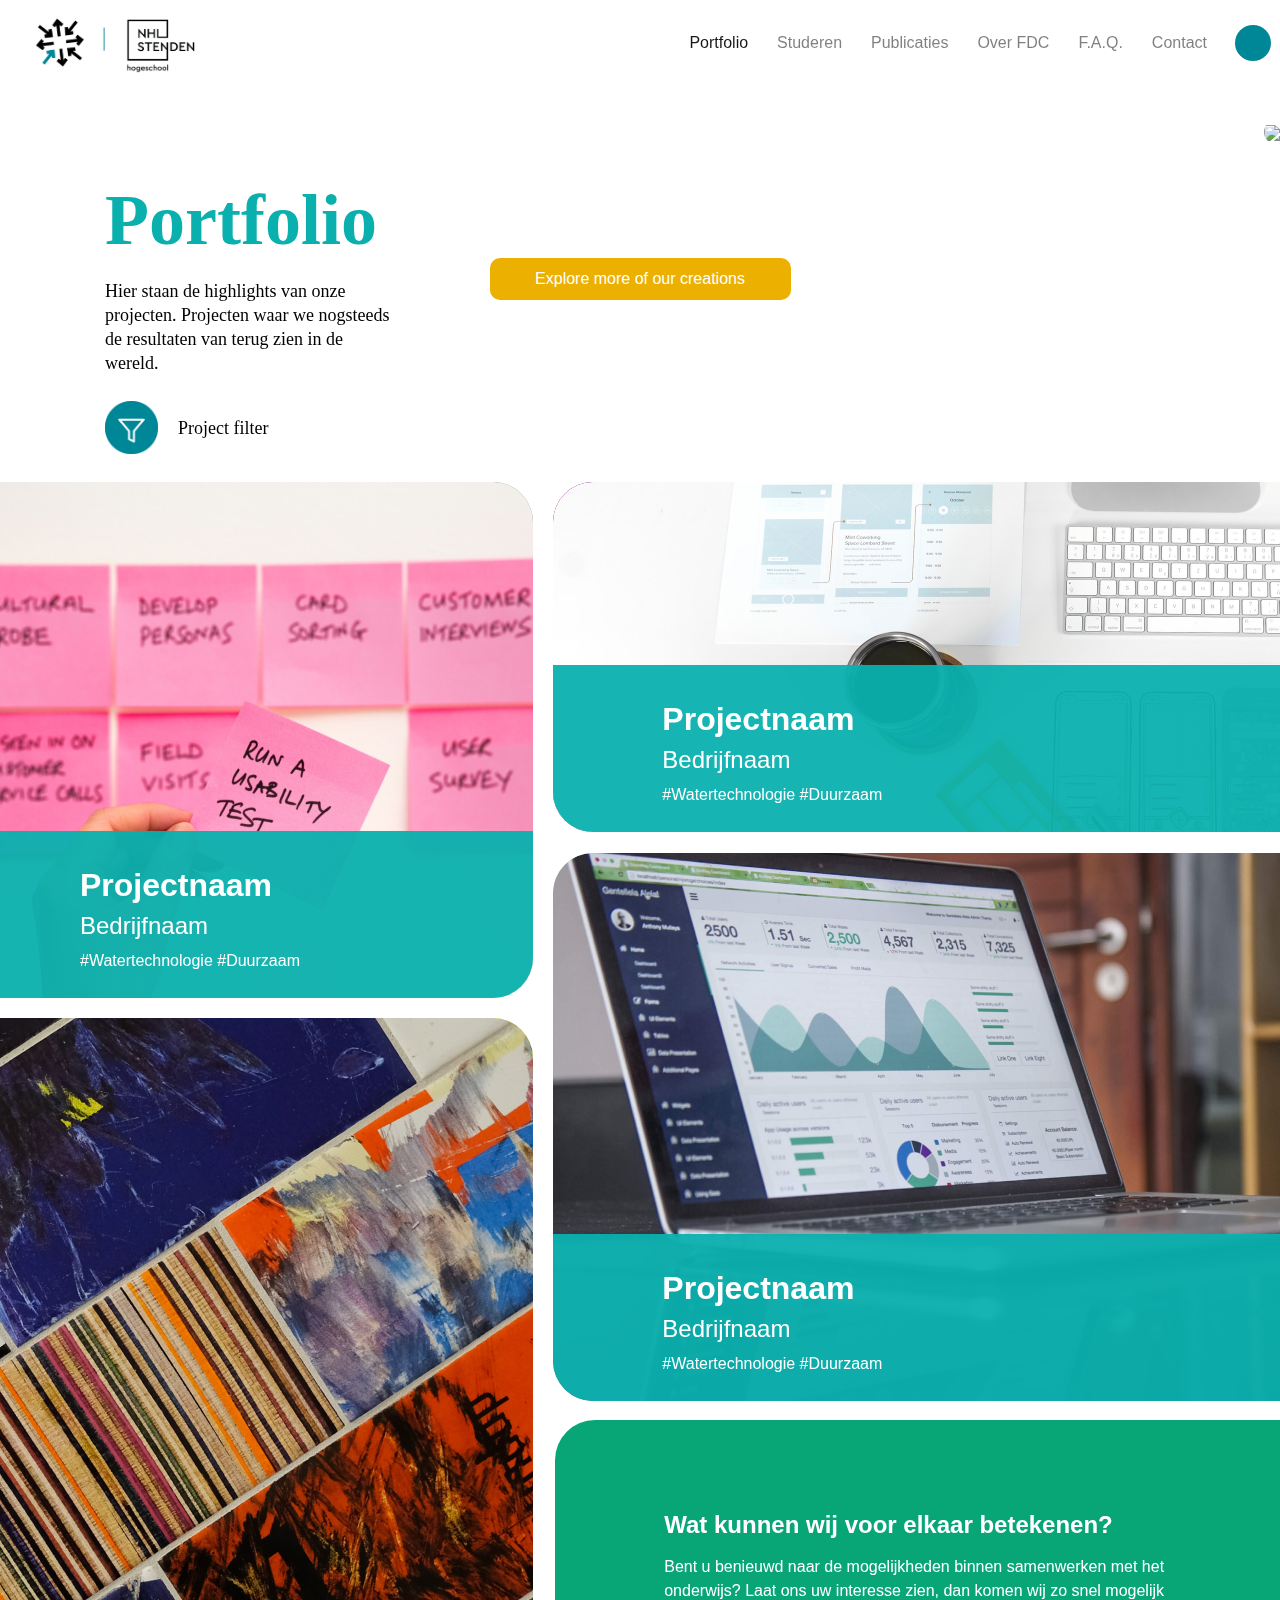
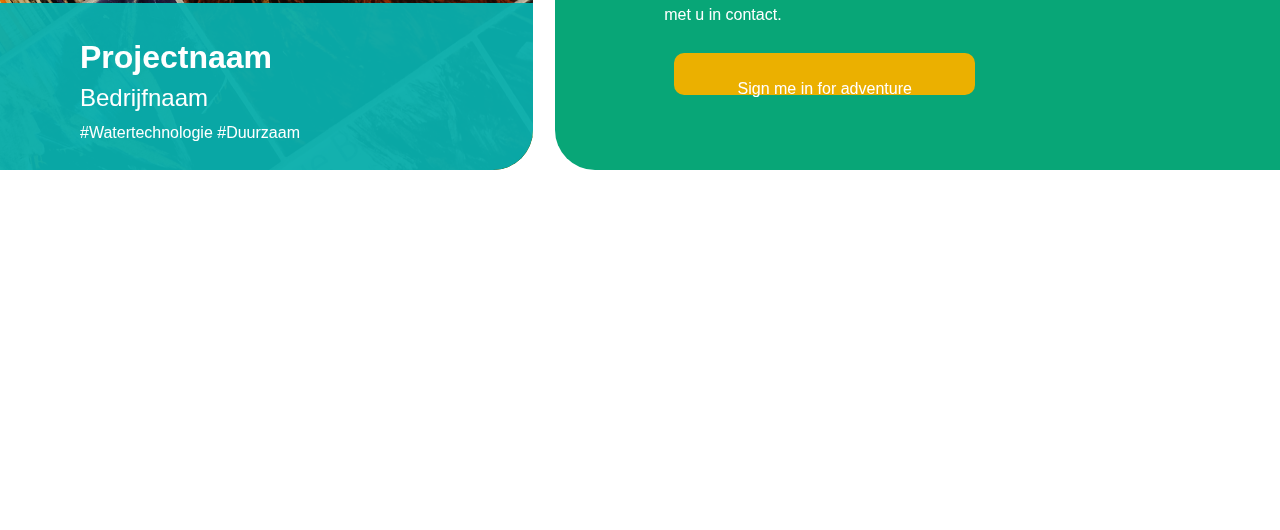
==== commit 9cc6fb30: "Update portfolio.html" ====
--- a/portfolio.html
+++ b/portfolio.html
@@ -60,35 +60,7 @@
           <h1>Portfolio</h1>
           <p>Hier staan de highlights van onze projecten. Projecten waar we nogsteeds de resultaten van terug zien in de wereld. </p>
 <img src="images/filter.png" alt="">
-          <div class="dropdown">
-    <button onclick="myFunction()" class="dropbtn filtertext">Projecten filteren</button>
-    <div id="myDropdown" class="dropdown-content">
-      <div class="row">
-        <div class="column">
-          <a href="#">&#9675; #duurzaam</a>
-          <a href="#">&#9675; #energie</a>
-          <a href="#">&#9675; #zorg</a>
-          <a href="#">&#9675; #economie</a>
-        </div>
-        <div class="column">
-          <a href="#">&#9675; #communicatie</a>
-          <a href="#">&#9675; #leefbaarheid</a>
-          <a href="#">&#9675; #sociaal</a>
-          <a href="#">&#9675; #media</a>
-        </div>
-        <div class="column">
-          <a href="#">&#9675; #toerisma</a>
-          <a href="#">&#9675; #vrijtijd</a>
-          <a href="#">&#9675; #retail</a>
-        </div>
-        <div class="column">
-          <a href="#">&#9675; #watertechnologie</a>
-          <a href="#">&#9675; #creativebusiness</a>
-          <a href="#">&#9675; #kunstmatigeintelligentie</a>
-        </div>
-      </div>
-    </div>
-  </div>
+          <p class="filtertext">Project filter</p>
         </div>
       </div>
       <div class="col-lg-8 md">
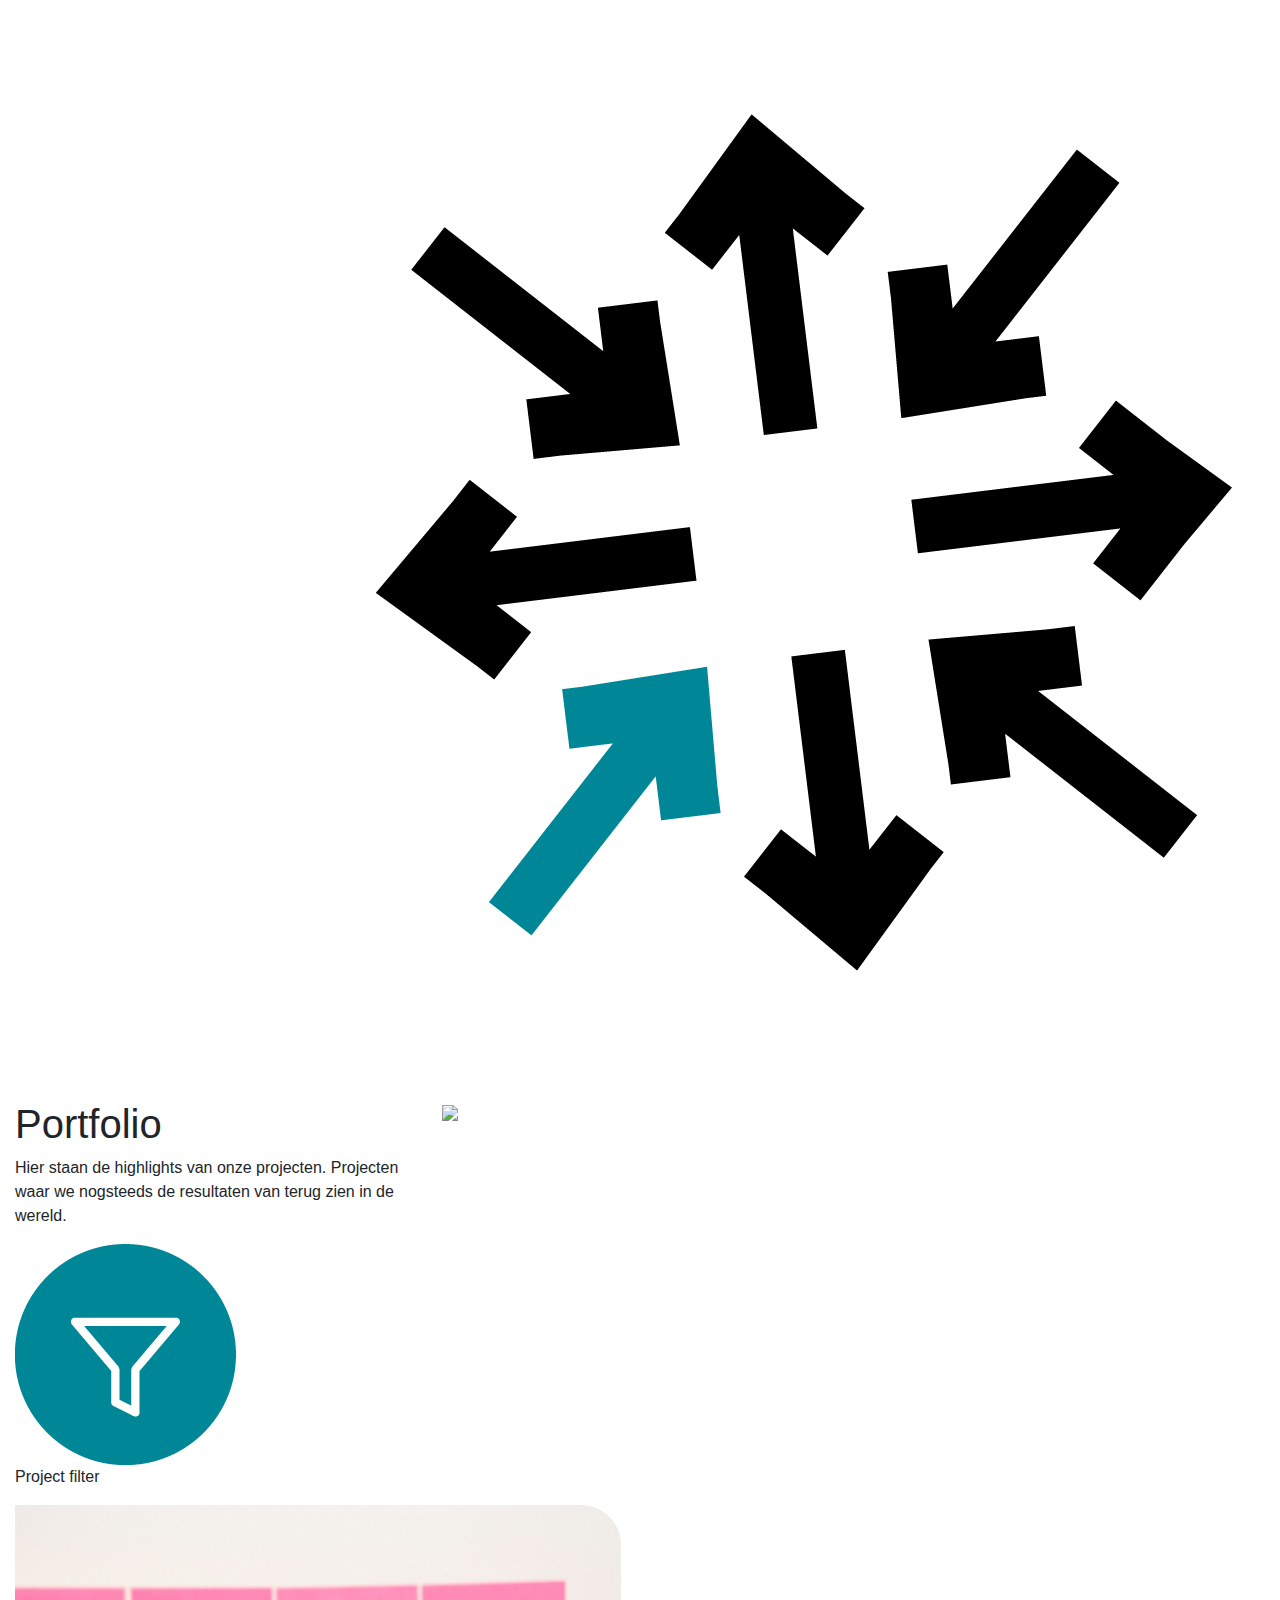
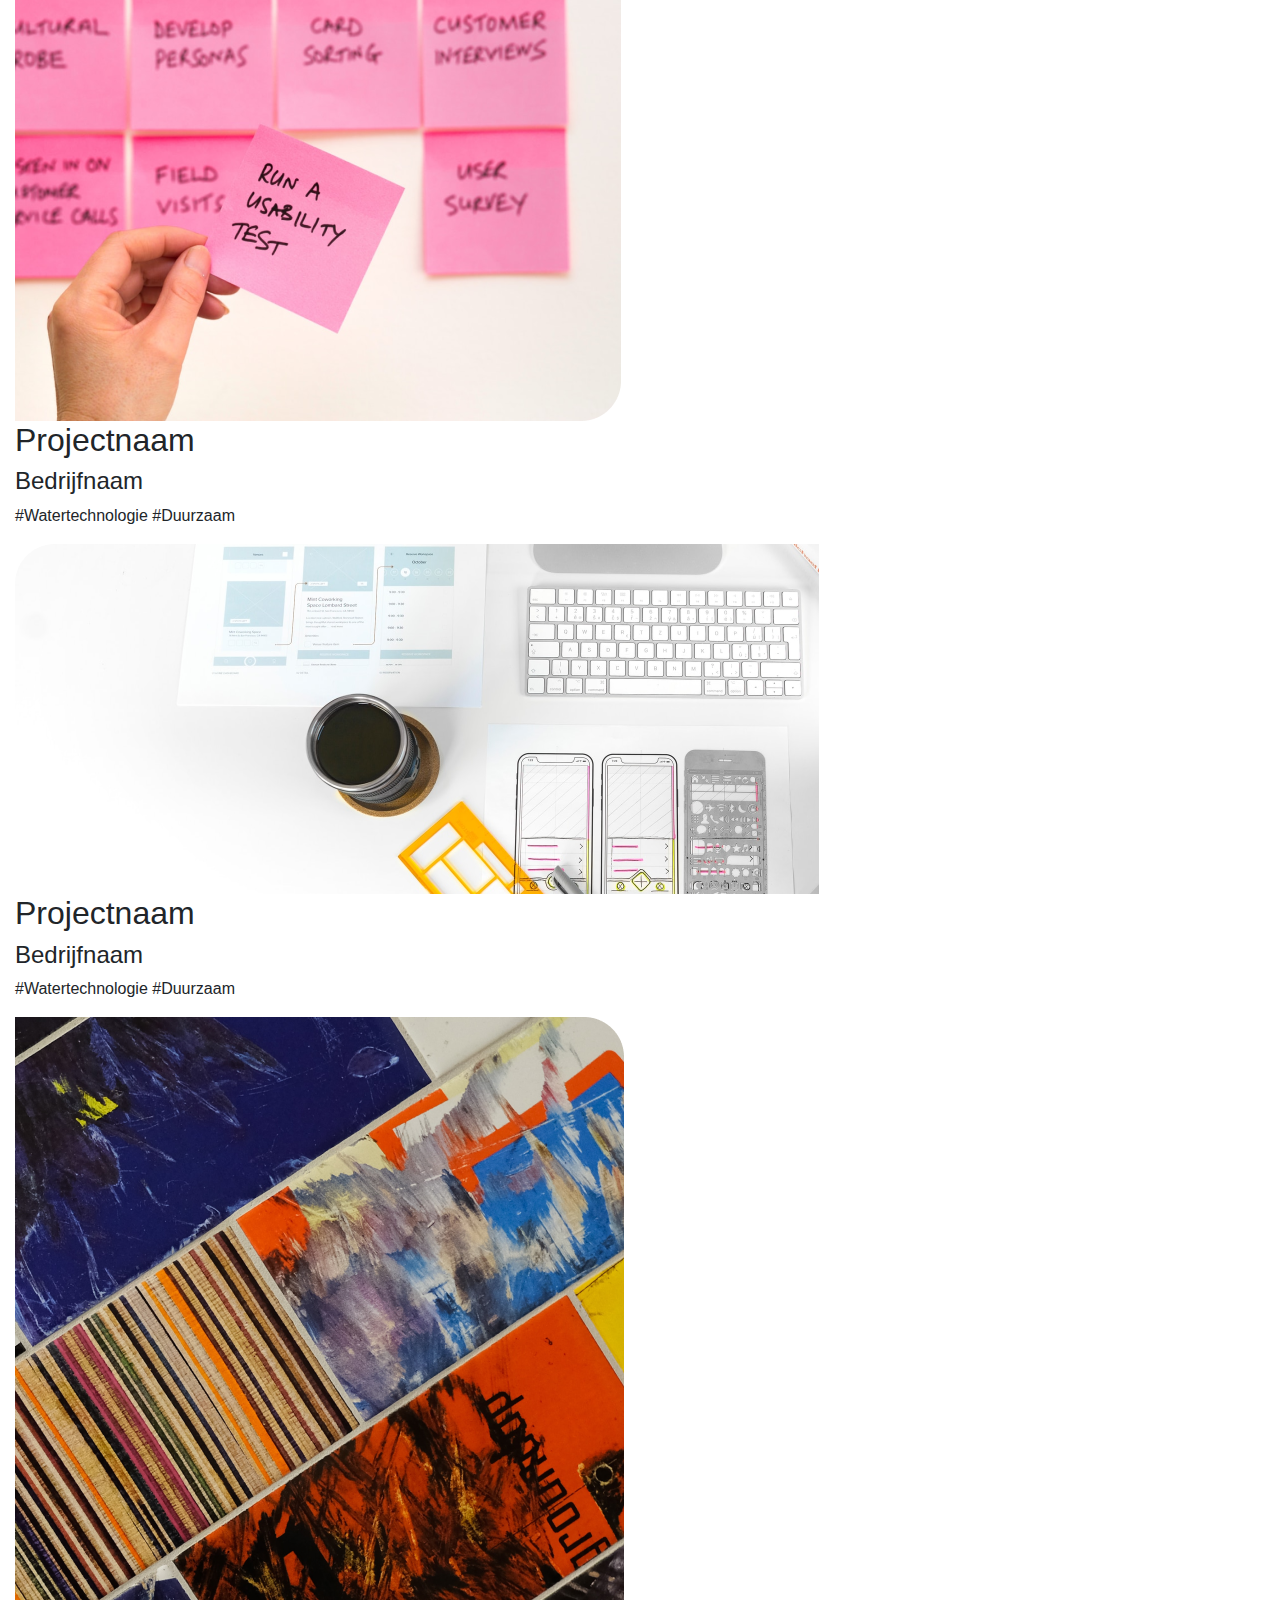
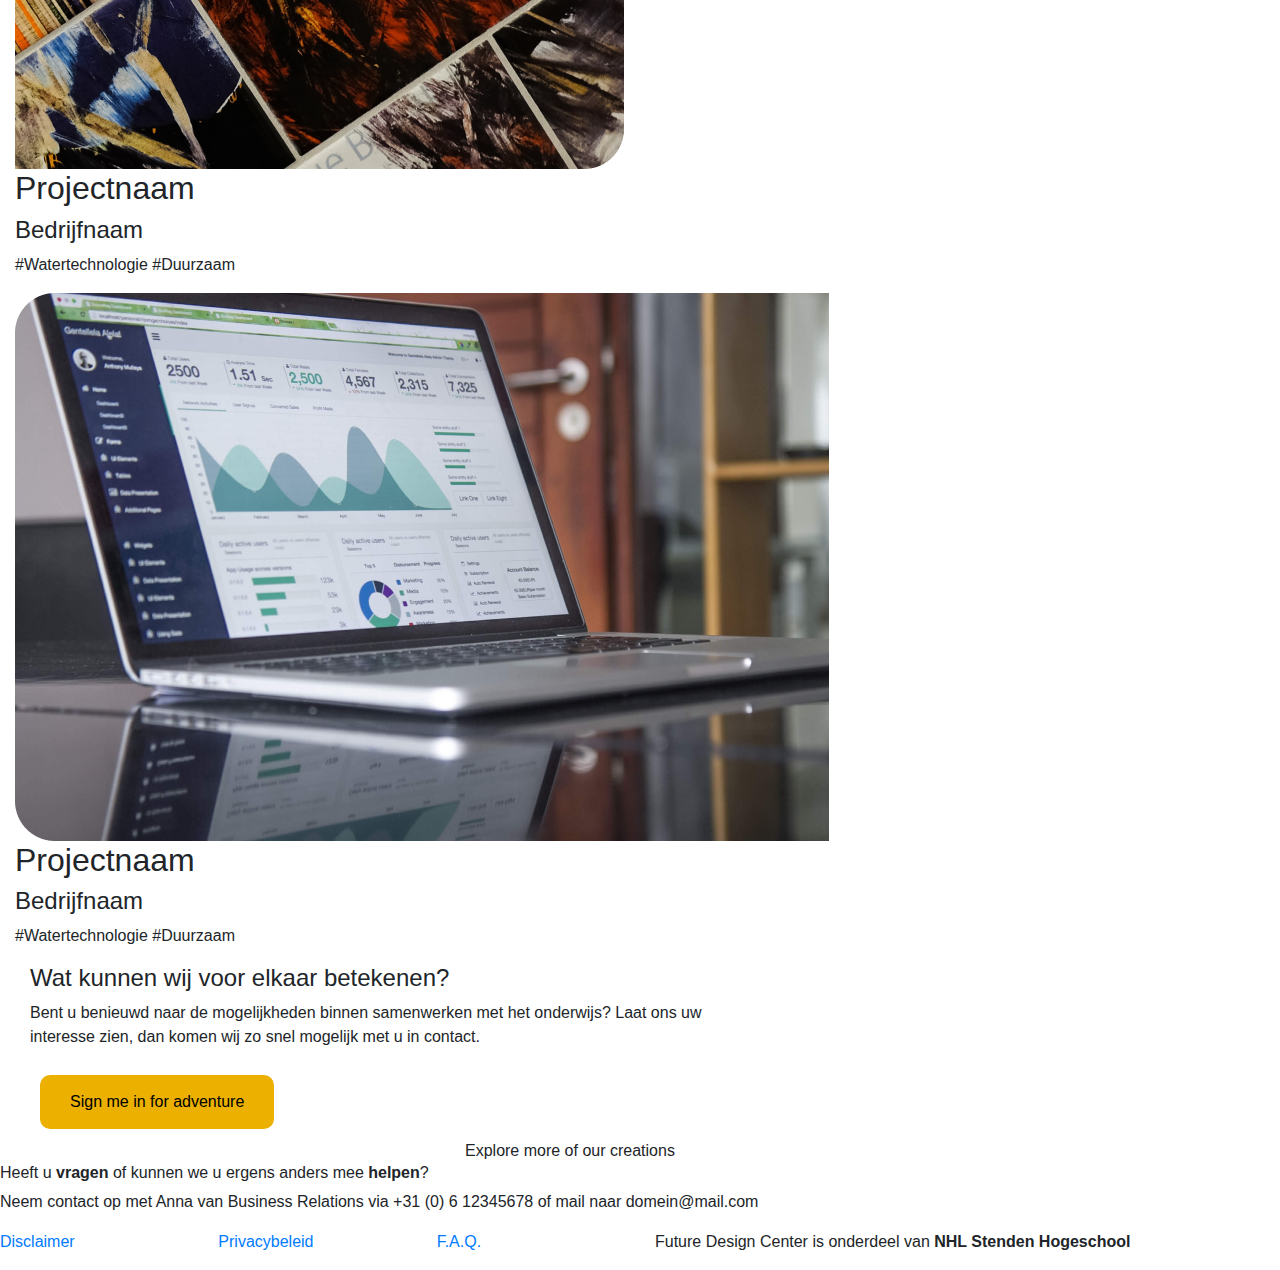
==== commit ad3e7ee4: "Update portfolio.html" ====
--- a/portfolio.html
+++ b/portfolio.html
@@ -5,7 +5,7 @@
   <link rel="stylesheet" href="animation-style.css">
   <script src="https://kit.fontawesome.com/e816a0b4c6.js" crossorigin="anonymous"></script>
   <link rel="stylesheet" href="https://maxcdn.bootstrapcdn.com/bootstrap/4.0.0/css/bootstrap.min.css" integrity="sha384-Gn5384xqQ1aoWXA+058RXPxPg6fy4IWvTNh0E263XmFcJlSAwiGgFAW/dAiS6JXm" crossorigin="anonymous">
-  <link rel="stylesheet" href="portfolio.css">
+  <link rel="stylesheet" href="css/portfolio2.css">
   <meta charset="utf-8">
   <title></title>
 </head>
@@ -24,7 +24,7 @@
           <a class="nav-link" href="#">Portfolio</a>
         </li>
         <li class="nav-item">
-          <a class="nav-link" href="#">Studeren</a>
+          <a class="nav-link" href="#">Studenten</a>
         </li>
         <li class="nav-item">
           <a class="nav-link" href="#">Publicaties</a>
@@ -71,8 +71,8 @@
     </div>
     <div class="row">
       <div class="col-md-5">
- <img src="images/p2.png" alt="">
- <div class="project">
+       <img id="mypic"src="images/p2.png" alt="">
+      <div class="project">
    <div class="projecttext">
      <h2> Projectnaam</h2>
      <h4>Bedrijfnaam</h4>
@@ -93,7 +93,7 @@
            </div>
       </div>
     </div>
-    <div class="row">
+    <div class="row sign">
       <div class="col-md-5 under">
      <img src="images/p4.png" alt="">
      <div class="project">
@@ -123,25 +123,57 @@
   <div class="SignInText">
     <h4>Wat kunnen wij voor elkaar betekenen?</h4>
     <p>Bent u benieuwd naar de mogelijkheden binnen samenwerken met het onderwijs? Laat ons uw interesse zien, dan komen wij zo snel mogelijk met u in contact. </p>
-    <div class="button">
-    Sign me in for adventure
-    </div>
+      <div class="button">
+      Sign me in for adventure
+      </div>
+  </div>
+</div>
+</div>
 
-  </div>
+<div class="clear">
 
 </div>
+
+
+<div class="container">
+  <div class="row justify-content-center">
+    <div class="col-md-4 explore">
+      Explore more of our creations
     </div>
   </div>
 </div>
 
-<div class="container">
 
-
-<div class="explore">
-  Explore more of our creations
+<!-- footer -->
+<div class="container-fluid-footer">
+    <div class="row">
+        <div class="col-sm-10">
+            <h6 class="footer-text">Heeft u <strong>vragen</strong> of kunnen we u ergens anders mee <strong>helpen</strong>?</h6>
+            <p class="footer-paragraph-1">Neem contact op met Anna van Business Relations via +31 (0) 6 12345678 of mail naar domein@mail.com</p>
+        </div>
+        <div class="col-sm-2">
+            <img class="imginsta" src="images/insta.png" style="max-height: 3rem;">
+        </div>
+    </div>
 </div>
 
+<div class="container-fluid-bottom">
+    <div class="row">
+        <div class="col-sm-2">
+            <a href="#">Disclaimer</a>
+        </div>
+        <div class="col-sm-2">
+            <a href="#">Privacybeleid</a>
+        </div>
+        <div class="col-sm-2">
+            <a href="#">F.A.Q.</a>
+        </div>
+        <div class="col-sm-6">
+            <p class="onderdeelvan">Future Design Center is onderdeel van <strong>NHL Stenden Hogeschool</strong></p>
+        </div>
+    </div>
 </div>
+
 
 
 </body>
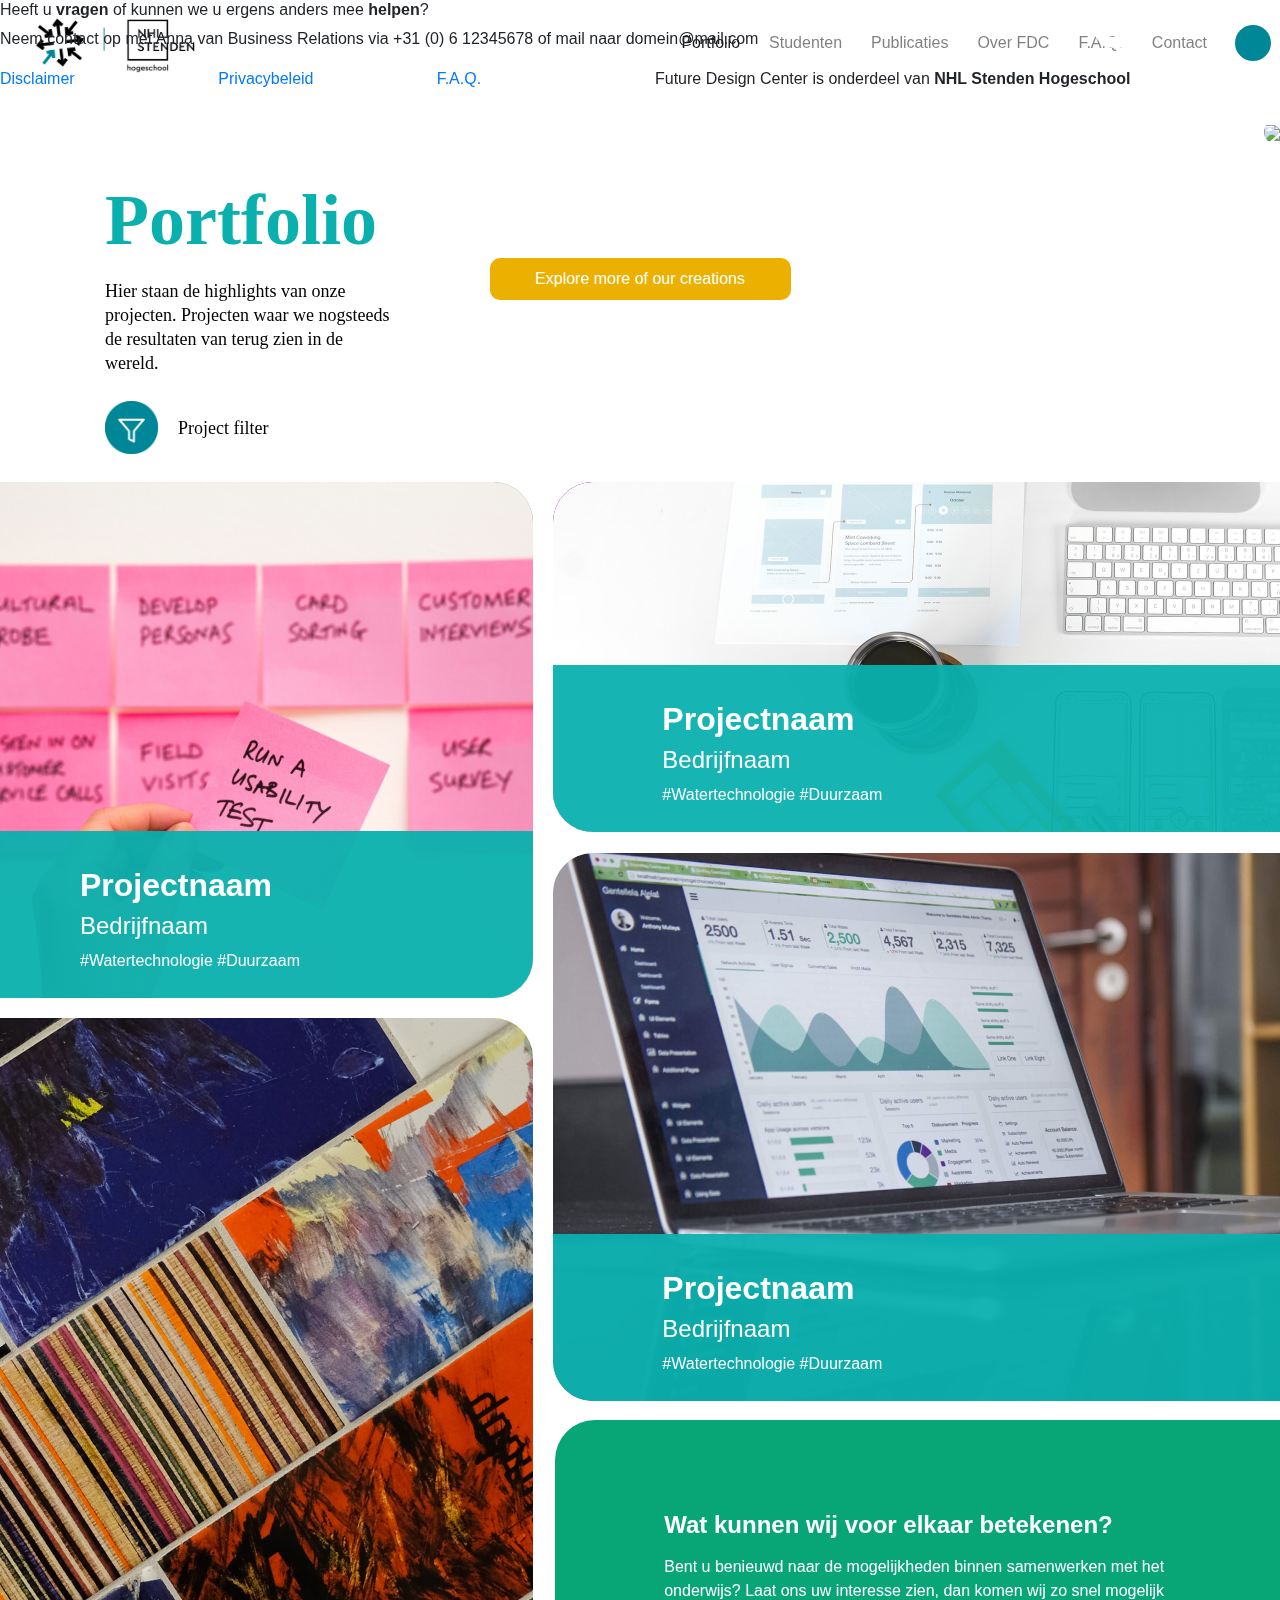
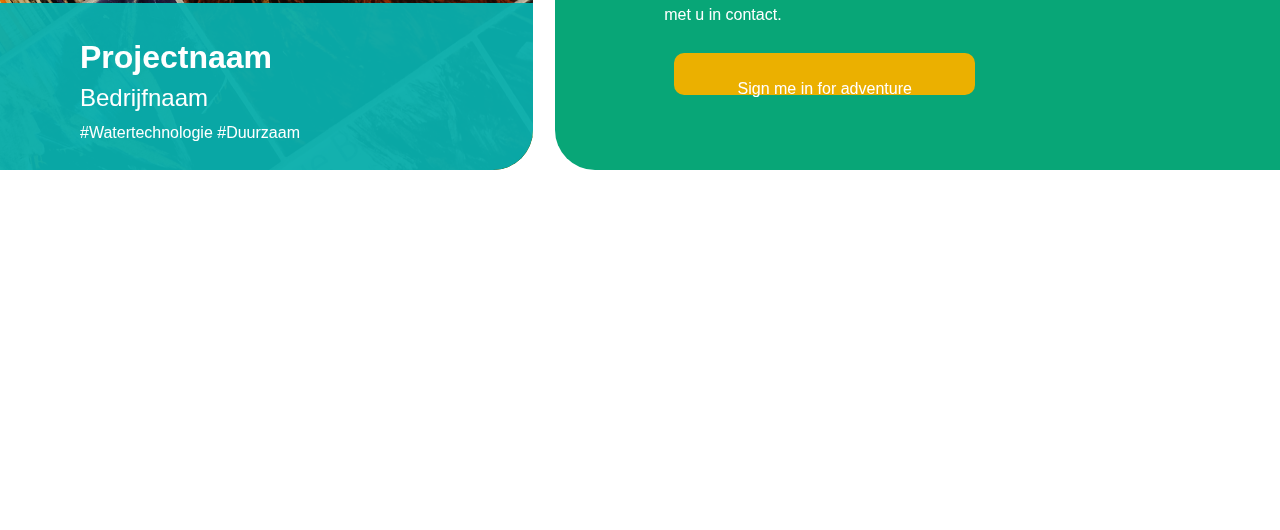
==== commit 52ffd183: "Update portfolio.html" ====
--- a/portfolio.html
+++ b/portfolio.html
@@ -5,7 +5,7 @@
   <link rel="stylesheet" href="animation-style.css">
   <script src="https://kit.fontawesome.com/e816a0b4c6.js" crossorigin="anonymous"></script>
   <link rel="stylesheet" href="https://maxcdn.bootstrapcdn.com/bootstrap/4.0.0/css/bootstrap.min.css" integrity="sha384-Gn5384xqQ1aoWXA+058RXPxPg6fy4IWvTNh0E263XmFcJlSAwiGgFAW/dAiS6JXm" crossorigin="anonymous">
-  <link rel="stylesheet" href="css/portfolio2.css">
+  <link rel="stylesheet" href="portfolio.css">
   <meta charset="utf-8">
   <title></title>
 </head>
--- a/portfolio.css
+++ b/portfolio.css
@@ -0,0 +1,749 @@
+<<<<<<< HEAD
+.navbar {
+  background: rgba(255, 255, 255, 0.8);
+  box-shadow: 0 3px 11px rgba(0, 0, 0, 0.1);
+  backdrop-filter: blur(6px);
+  padding: 0.8rem 5rem 0.8rem;
+  margin: 0;
+  z-index: 9999999;
+}
+
+.navbar-brand img {
+  max-height: 60px;
+}
+
+.nav-link img {
+  height: 60px;
+  vertical-align: top;
+  max-height: 100%;
+}
+
+.nav-item a {
+  margin-left: 13px;
+}
+
+@media (min-width: 992px) {
+  .navbar {
+    position: fixed;
+    left: 0;
+    right: 0;
+    top: 0;
+  }
+}
+
+@media (max-width: 1150px) {
+  .search-box {
+    display: none;
+  }
+}
+
+.search-box {
+  margin-left: 13px;
+  position: relative;
+  top: 50%;
+  left: 50%;
+  transform: translate(-50%, -50%);
+  background-color: #008797;
+  border-radius: 30px;
+  padding: 3px;
+  float: left;
+}
+
+.input-box {
+  border: none;
+  outline: none;
+  background: none;
+  float: left;
+  padding: 0;
+  color: white;
+  font-size: 16px;
+  transition: 0.4s all;
+  line-height: 30px;
+  width: 0;
+}
+
+.btn {
+  box-sizing: inherit;
+  color: white;
+  float: right;
+  text-decoration: none;
+  width: 30px;
+  height: 30px;
+  line-height: 30px;
+  text-align: center;
+  border-radius: 50%;
+  padding: 0;
+  border: 0;
+}
+
+.search-box:hover .input-box {
+  width: 150px;
+  padding-left: 9px;
+}
+
+.search-box:hover .btn {
+  background-color: white;
+  color: #008797;
+  border-radius: 50%;
+}
+
+::placeholder {
+  color: white;
+  opacity: 1;
+}
+
+.container-fluid {
+  position: absolute;
+  top: 120px;
+}
+
+.col-lg-8 {
+  padding: 0;
+  float: right;
+}
+
+.col-lg-8 .img-case {
+  position: relative;
+  overflow: hidden;
+  max-height: 444px;
+  float: right;
+  border-radius: 40px 0 0 40px;
+  margin-bottom: 20px;
+}
+
+.img-case {
+  position: relative;
+  max-height: 100%;
+  max-width: 100%;
+}
+
+.img-case img {
+  bottom: 50px;
+}
+
+.textbox {
+  margin-left: 90px;
+  width: 286px;
+}
+
+.textbox h1 {
+  margin-top: 50px;
+  font-family: Sofia Pro;
+  font-style: normal;
+  font-weight: bold;
+  font-size: 72px;
+  line-height: 101px;
+  /* identical to box height */
+  color: #09B0AE;
+}
+
+.textbox img {
+  width: 53px;
+  margin-top: 10px;
+  float: left;
+  margin-right: 20px;
+}
+
+.textbox p {
+  font-family: Sofia Pro;
+  font-style: normal;
+  font-weight: normal;
+  font-size: 18px;
+  line-height: 24px;
+  color: #000000;
+}
+
+p.filtertext {
+  line-height: 75px;
+}
+
+.col-lg h1 {
+  color: #09B0AE;
+  position: relative;
+  margin-top: 30%;
+}
+
+.col-lg {
+  align-items: center;
+  max-height: 100%;
+}
+
+.col-lg p {
+  position: relative;
+  width: 286px;
+  height: 190px;
+}
+
+.col-md-5 {
+  background-color: grey;
+  width: 689px;
+  height: 516px;
+  margin: 0 10px 10px 0;
+  border-radius: 0 40px 40px 0;
+  overflow: hidden;
+  padding: 0;
+}
+
+.col-md-5.under {
+  background-color: yellow;
+  width: 689px;
+  height: 752px;
+  margin: 10px 10px 10px 0;
+  border-radius: 0 40px 40px 0;
+  overflow: hidden;
+}
+
+.col-md-5.under img {
+height: fit-content;
+}
+
+.col-md {
+  background-color: purple;
+  height: 350px;
+  margin: 0 0 10px 10px;
+  border-radius: 40px 0 0 40px;
+  overflow: hidden;
+  padding: 0;
+}
+
+.col-md img {
+  height: fit-content;
+}
+
+.bottom.col-md {
+  background-color: lightgrey;
+  height: 548px;
+  margin: 0 0 10px 10px;
+  bottom: 155px;
+  overflow: hidden;
+}
+
+.bottom img {
+  height: fit-content;
+}
+
+.col-md-7 {
+  background: #08A677;
+  height: 350px;
+  float: right;
+  bottom: 360px;
+  margin: 0;
+  border-radius: 40px 0 0 40px;
+  left: 19px;
+  overflow: hidden;
+  padding: 0;
+}
+
+.project {
+  position: absolute;
+  height: 167px;
+  left: 0;
+  bottom: 0;
+  width: 100%;
+  background: rgba(9, 176, 174, 0.95);
+  z-index: 99;
+  color: white;
+}
+
+.projecttext {
+  padding: 35px 0 0 15%;
+}
+
+.projecttext h2 {
+  font-weight: 700;
+}
+
+.projecttext h4 {
+  font-weight: 400;
+}
+
+.SignInText {
+  color: white;
+  padding: 12.5% 12.5% 12.5% 15%;
+}
+
+.SignInText h4 {
+  font-weight: 700;
+  margin-bottom: 15px;
+}
+
+.button {
+  width: 301px;
+  height: 42px;
+  background-color: #EBB000;
+  border-radius: 10px;
+  text-align: center;
+  color: white;
+  line-height: 42px;
+}
+
+.explore {
+  position: absolute;
+  width: 301px;
+  height: 42px;
+  right: 50%;
+  bottom: 600px;
+  margin: auto;
+  right: 0;
+  left: 0;
+  background: #EBB000;
+  border-radius: 10px;
+  text-align: center;
+  color: white;
+  line-height: 42px;
+}
+
+@media (max-width: 768px) {
+  .bottom.col-md {
+    bottom: 0;
+  }
+
+  .col-md-7 {
+    bottom: 0;
+  }
+
+  .explore {}
+
+  .textbox h1 {
+    margin-top: 0;
+  }
+
+  .col-md-5 {
+    height: 300px;
+      margin: 20px;
+      margin-left: 0;
+  }
+
+  .col-md-5 img{
+    height: 590px;
+  }
+
+  .col-md {
+    height: 300px;
+      margin: 20px;
+      margin-right: 0;
+  }
+
+  .col-md-5.under {
+    height: 300px;
+      margin: 20px;
+        margin-left: 0;
+        margin-top: 0;
+  }
+
+  .col-md-5.under img {
+    height: 1000px;
+  }
+
+  .bottom.col-md {
+    height: 300px;
+      margin: 20px;
+      margin-right: 0;
+        margin-top: 0;
+
+  }
+
+
+  .col-md-7.signin {
+    height: 300px;
+      margin: 15px;
+        margin-left: 0;
+        margin-top: 0;
+        border-radius: 40px;
+
+  }
+}
+
+@media (min-width: 992px) {
+  .navbar {
+    position: fixed;
+    left: 0;
+    right: 0;
+    top: 0;
+  }
+}
+
+@media (max-width: 1150px) {
+  .search-box {
+    display: none;
+  }
+
+  @media (max-width: 1300px) {
+    .img-case {
+      margin-left: 100px;
+    }
+=======
+.navbar {
+  background: rgba(255, 255, 255, 0.8);
+  box-shadow: 0 3px 11px rgba(0, 0, 0, 0.1);
+  backdrop-filter: blur(6px);
+  padding: 0.8rem 5rem 0.8rem;
+  margin: 0;
+  z-index: 9999999;
+}
+
+.navbar-brand img {
+  max-height: 60px;
+}
+
+.nav-link img {
+  height: 60px;
+  vertical-align: top;
+  max-height: 100%;
+}
+
+.nav-item a {
+  margin-left: 13px;
+}
+
+@media (min-width: 992px) {
+  .navbar {
+    position: fixed;
+    left: 0;
+    right: 0;
+    top: 0;
+  }
+}
+
+@media (max-width: 1150px) {
+  .search-box {
+    display: none;
+  }
+}
+
+.search-box {
+  margin-left: 13px;
+  position: relative;
+  top: 50%;
+  left: 50%;
+  transform: translate(-50%, -50%);
+  background-color: #008797;
+  border-radius: 30px;
+  padding: 3px;
+  float: left;
+}
+
+.input-box {
+  border: none;
+  outline: none;
+  background: none;
+  float: left;
+  padding: 0;
+  color: white;
+  font-size: 16px;
+  transition: 0.4s all;
+  line-height: 30px;
+  width: 0;
+}
+
+.btn {
+  box-sizing: inherit;
+  color: white;
+  float: right;
+  text-decoration: none;
+  width: 30px;
+  height: 30px;
+  line-height: 30px;
+  text-align: center;
+  border-radius: 50%;
+  padding: 0;
+  border: 0;
+}
+
+.search-box:hover .input-box {
+  width: 150px;
+  padding-left: 9px;
+}
+
+.search-box:hover .btn {
+  background-color: white;
+  color: #008797;
+  border-radius: 50%;
+}
+
+::placeholder {
+  color: white;
+  opacity: 1;
+}
+
+.container-fluid {
+  position: absolute;
+  top: 120px;
+}
+
+.col-lg-8 {
+  padding: 0;
+  float: right;
+}
+
+.col-lg-8 .img-case {
+  position: relative;
+  overflow: hidden;
+  max-height: 444px;
+  float: right;
+  border-radius: 40px 0 0 40px;
+  margin-bottom: 20px;
+}
+
+.img-case {
+  position: relative;
+  max-height: 100%;
+  max-width: 100%;
+}
+
+.img-case img {
+  bottom: 50px;
+}
+
+.textbox {
+  margin-left: 90px;
+  width: 286px;
+}
+
+.textbox h1 {
+  margin-top: 50px;
+  font-family: Sofia Pro;
+  font-style: normal;
+  font-weight: bold;
+  font-size: 72px;
+  line-height: 101px;
+  /* identical to box height */
+  color: #09B0AE;
+}
+
+.textbox img {
+  width: 53px;
+  margin-top: 10px;
+  float: left;
+  margin-right: 20px;
+}
+
+.textbox p {
+  font-family: Sofia Pro;
+  font-style: normal;
+  font-weight: normal;
+  font-size: 18px;
+  line-height: 24px;
+  color: #000000;
+}
+
+p.filtertext {
+  line-height: 75px;
+}
+
+.col-lg h1 {
+  color: #09B0AE;
+  position: relative;
+  margin-top: 30%;
+}
+
+.col-lg {
+  align-items: center;
+  max-height: 100%;
+}
+
+.col-lg p {
+  position: relative;
+  width: 286px;
+  height: 190px;
+}
+
+.col-md-5 {
+  background-color: grey;
+  width: 689px;
+  height: 516px;
+  margin: 0 10px 10px 0;
+  border-radius: 0 40px 40px 0;
+  overflow: hidden;
+  padding: 0;
+}
+
+.col-md-5.under {
+  background-color: yellow;
+  width: 689px;
+  height: 752px;
+  margin: 10px 10px 10px 0;
+  border-radius: 0 40px 40px 0;
+  overflow: hidden;
+}
+
+.col-md-5.under img {
+height: fit-content;
+}
+
+.col-md {
+  background-color: purple;
+  height: 350px;
+  margin: 0 0 10px 10px;
+  border-radius: 40px 0 0 40px;
+  overflow: hidden;
+  padding: 0;
+}
+
+.col-md img {
+  height: fit-content;
+}
+
+.bottom.col-md {
+  background-color: lightgrey;
+  height: 548px;
+  margin: 0 0 10px 10px;
+  bottom: 155px;
+  overflow: hidden;
+}
+
+.bottom img {
+  height: fit-content;
+}
+
+.col-md-7 {
+  background: #08A677;
+  height: 350px;
+  float: right;
+  bottom: 360px;
+  margin: 0;
+  border-radius: 40px 0 0 40px;
+  left: 19px;
+  overflow: hidden;
+  padding: 0;
+}
+
+.project {
+  position: absolute;
+  height: 167px;
+  left: 0;
+  bottom: 0;
+  width: 100%;
+  background: rgba(9, 176, 174, 0.95);
+  z-index: 99;
+  color: white;
+}
+
+.projecttext {
+  padding: 35px 0 0 15%;
+}
+
+.projecttext h2 {
+  font-weight: 700;
+}
+
+.projecttext h4 {
+  font-weight: 400;
+}
+
+.SignInText {
+  color: white;
+  padding: 12.5% 12.5% 12.5% 15%;
+}
+
+.SignInText h4 {
+  font-weight: 700;
+  margin-bottom: 15px;
+}
+
+.button {
+  width: 301px;
+  height: 42px;
+  background-color: #EBB000;
+  border-radius: 10px;
+  text-align: center;
+  color: white;
+  line-height: 42px;
+}
+
+.explore {
+  position: absolute;
+  width: 301px;
+  height: 42px;
+  right: 50%;
+  bottom: 600px;
+  margin: auto;
+  right: 0;
+  left: 0;
+  background: #EBB000;
+  border-radius: 10px;
+  text-align: center;
+  color: white;
+  line-height: 42px;
+}
+
+@media (max-width: 768px) {
+  .bottom.col-md {
+    bottom: 0;
+  }
+
+  .col-md-7 {
+    bottom: 0;
+  }
+
+  .explore {}
+
+  .textbox h1 {
+    margin-top: 0;
+  }
+
+  .col-md-5 {
+    height: 300px;
+      margin: 20px;
+      margin-left: 0;
+  }
+
+  .col-md-5 img{
+    height: 590px;
+  }
+
+  .col-md {
+    height: 300px;
+      margin: 20px;
+      margin-right: 0;
+  }
+
+  .col-md-5.under {
+    height: 300px;
+      margin: 20px;
+        margin-left: 0;
+        margin-top: 0;
+  }
+
+  .col-md-5.under img {
+    height: 1000px;
+  }
+
+  .bottom.col-md {
+    height: 300px;
+      margin: 20px;
+      margin-right: 0;
+        margin-top: 0;
+
+  }
+
+
+  .col-md-7.signin {
+    height: 300px;
+      margin: 15px;
+        margin-left: 0;
+        margin-top: 0;
+        border-radius: 40px;
+
+  }
+}
+
+@media (min-width: 992px) {
+  .navbar {
+    position: fixed;
+    left: 0;
+    right: 0;
+    top: 0;
+  }
+}
+
+@media (max-width: 1150px) {
+  .search-box {
+    display: none;
+  }
+
+  @media (max-width: 1300px) {
+    .img-case {
+      margin-left: 100px;
+    }
+>>>>>>> 09db5011702bb6356309cca9febe48c1a63e001e
